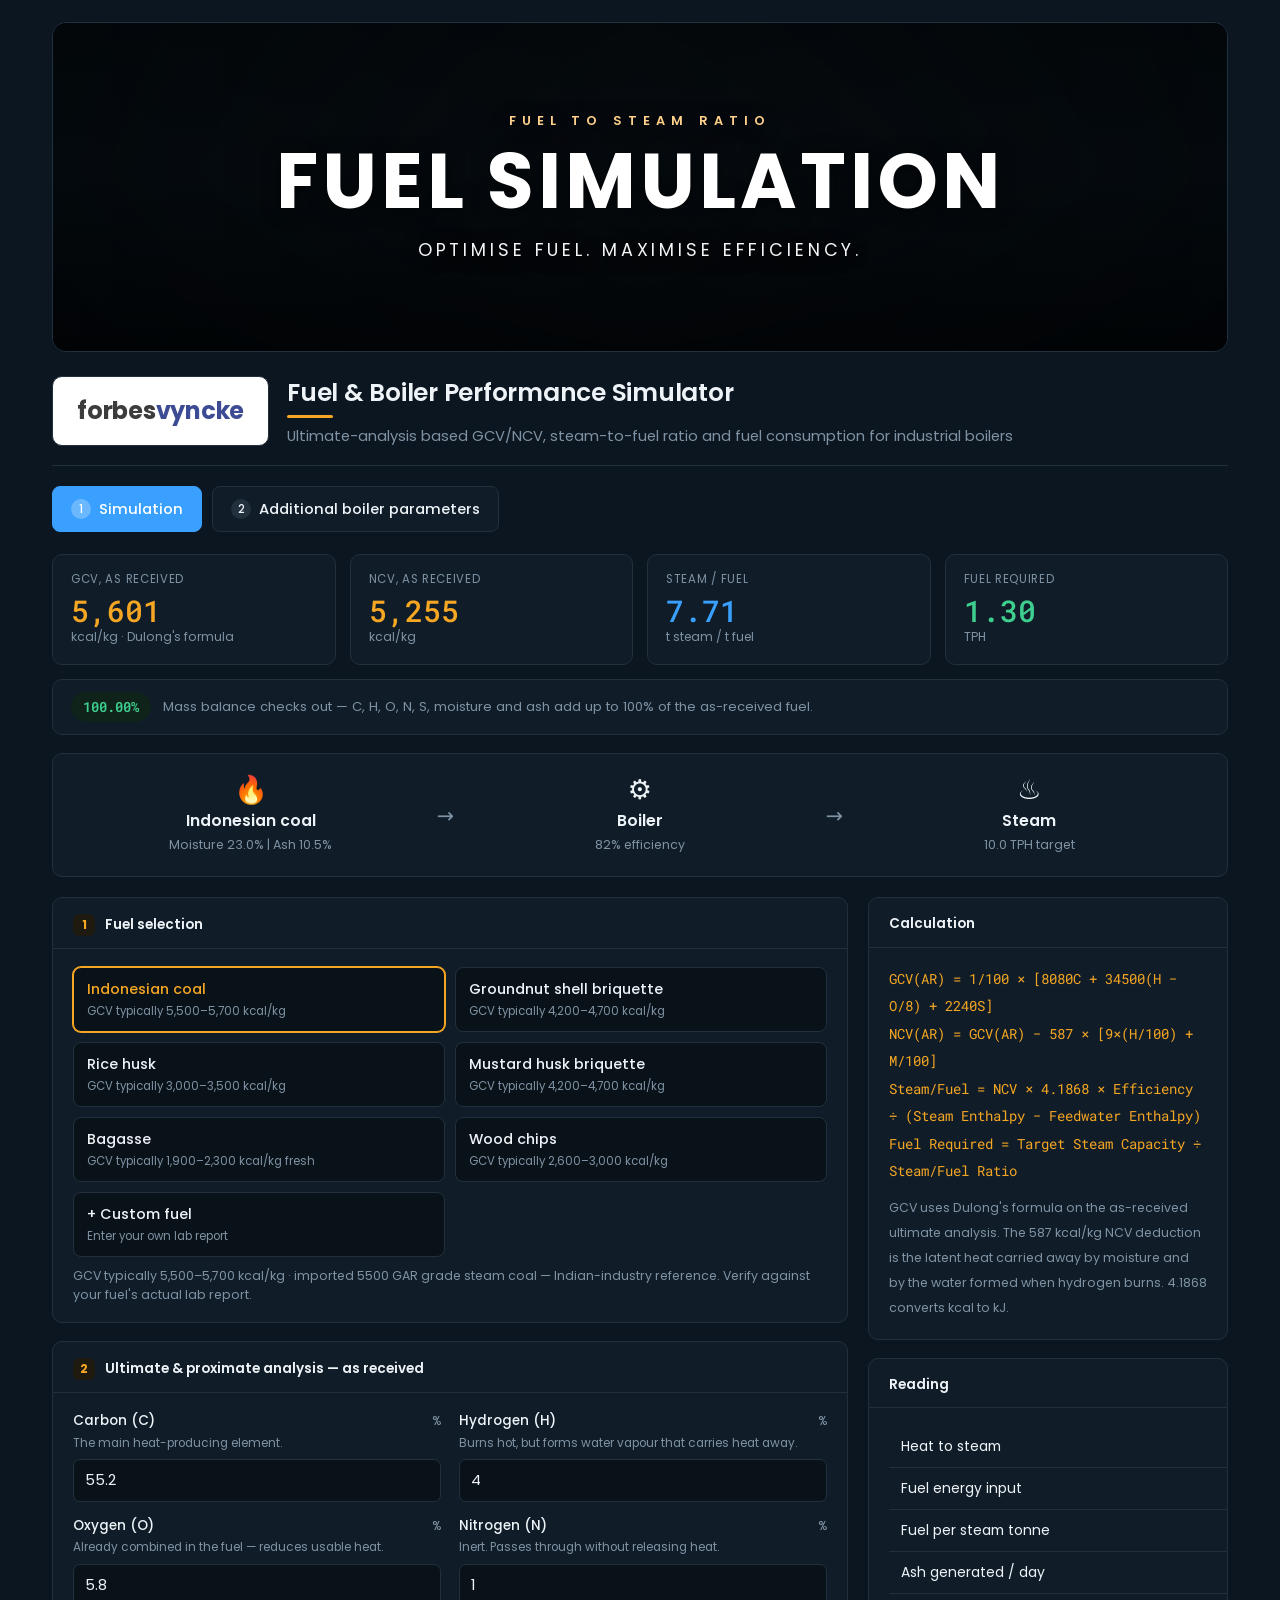
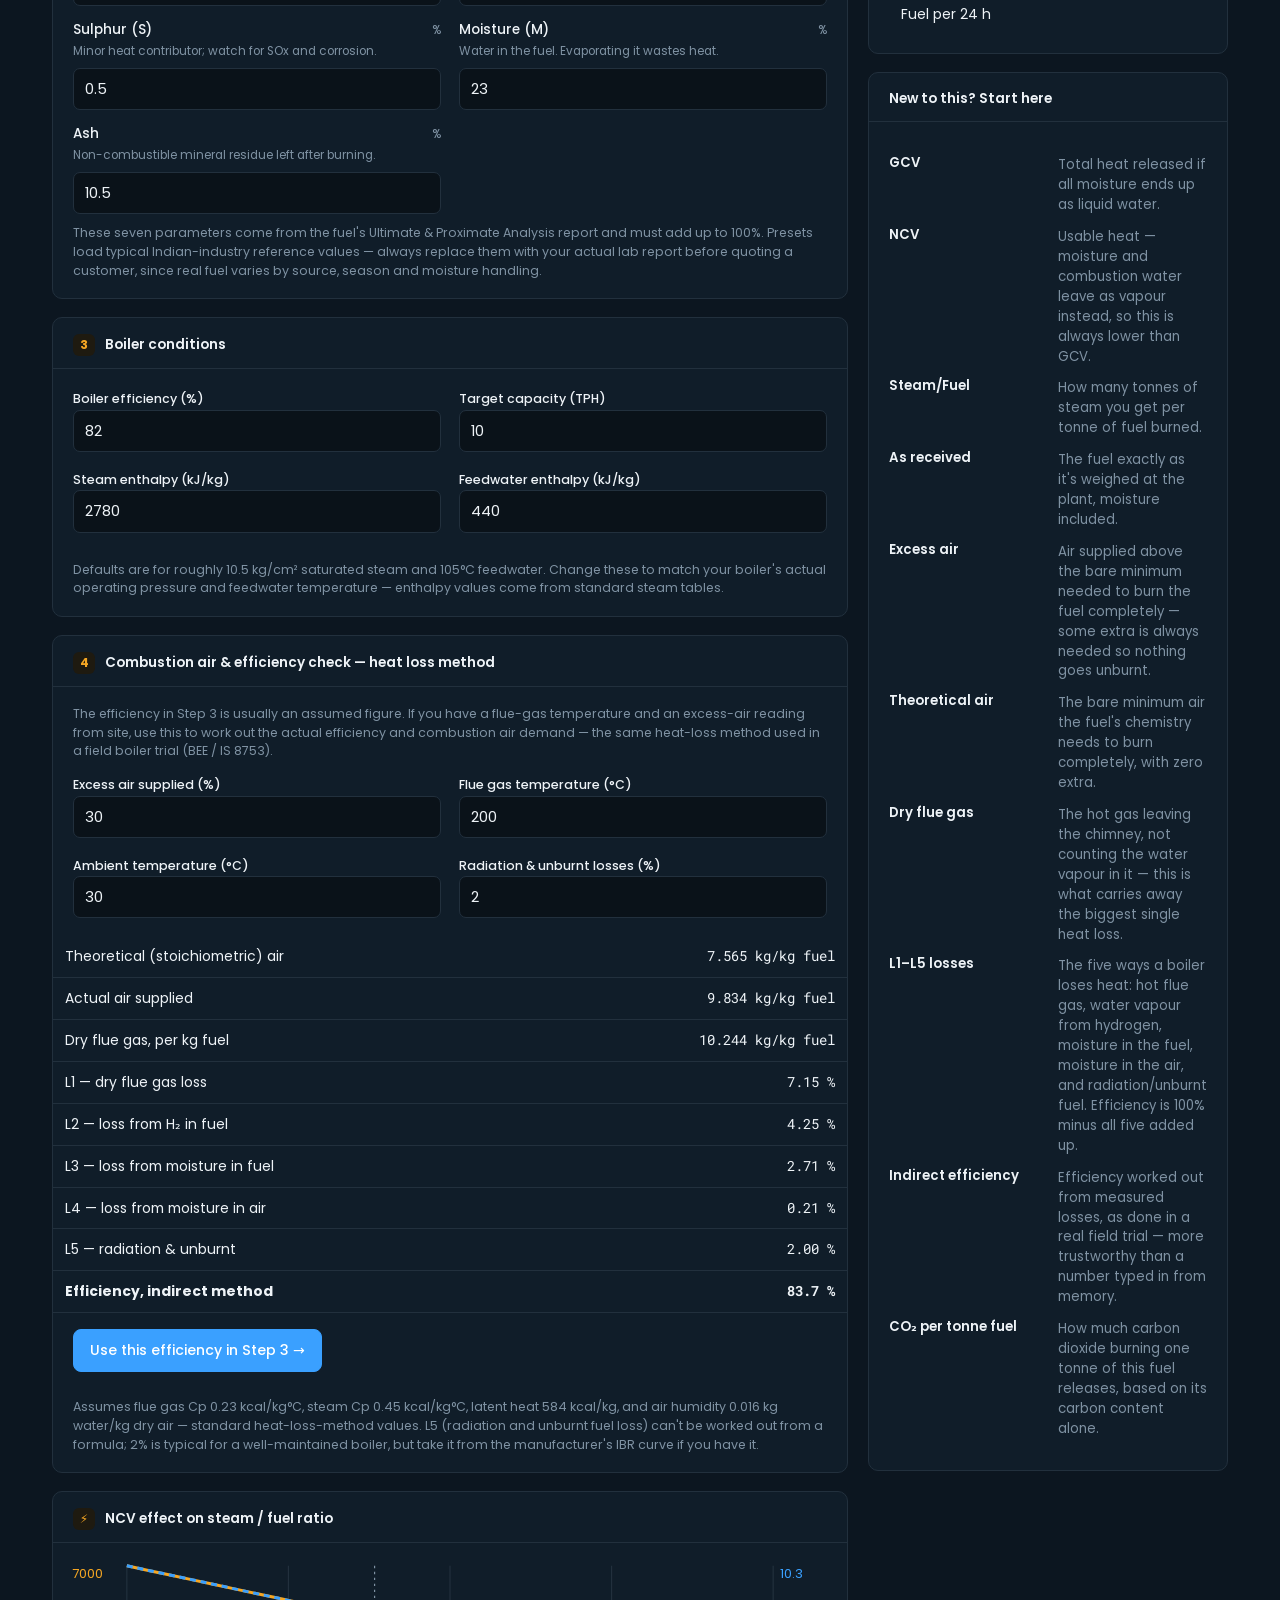
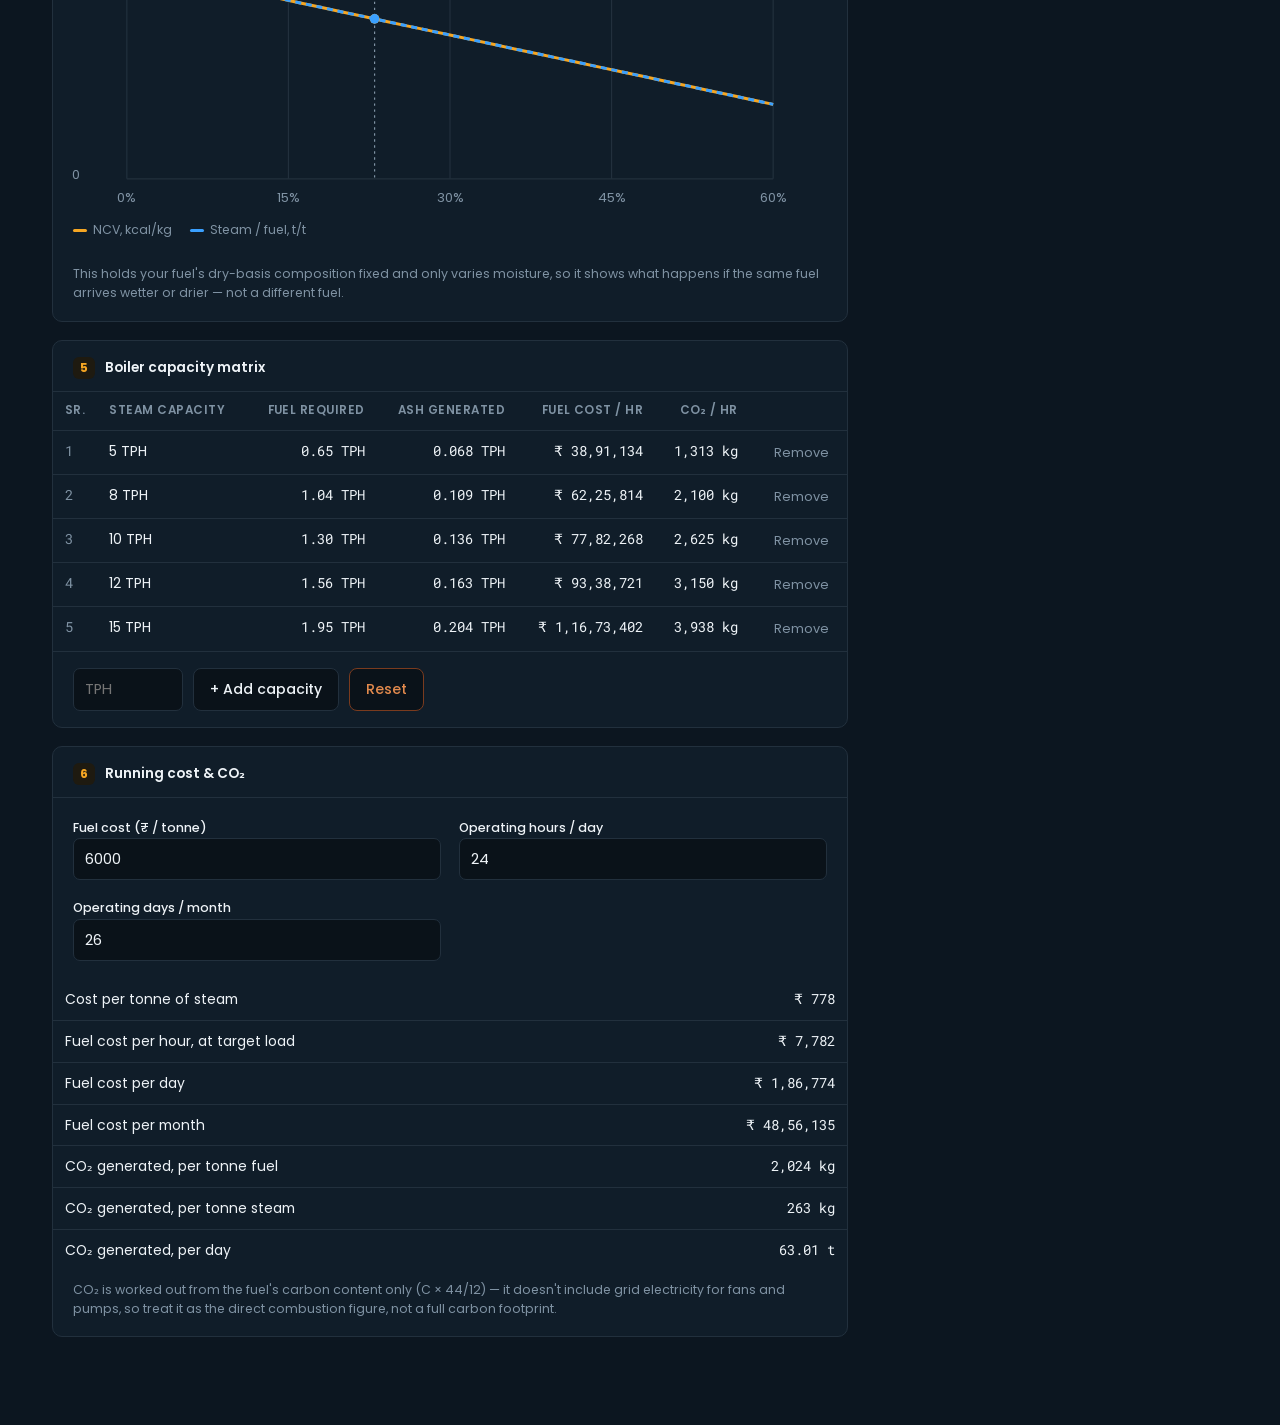
==== simulation.html @ 111acff2 "Add files via upload" ====
<!DOCTYPE html>
<html lang="en">
<head>
<meta charset="utf-8">
<meta name="viewport" content="width=device-width, initial-scale=1">
<title>Fuel &amp; Boiler Performance Simulator</title>
<link rel="preconnect" href="https://fonts.googleapis.com">
<link rel="preconnect" href="https://fonts.gstatic.com" crossorigin>
<link href="https://fonts.googleapis.com/css2?family=Poppins:wght@400;500;600;700&family=Roboto+Mono:wght@500&display=swap" rel="stylesheet">
<style>
:root{
  --bg:#0c1620; --panel:#101d29; --ink:#eef3f7; --ink-soft:#7f92a3;
  --rule:#22303d; --amber:#f5a623; --amber-bg:#1e1a10;
  --blue:#3aa0ff; --blue-bg:#0f2438; --green:#3ecf8e; --green-bg:#0f231b;
  --red:#ff6b6b; --red-bg:#2a1414; --field:#0a1219;
}
:root[data-theme="light"]{
  --bg:#eef2f5; --panel:#ffffff; --ink:#12202c; --ink-soft:#5c6b78;
  --rule:#d7dee4; --amber:#c97a10; --amber-bg:#fdf1de; --blue:#1470c4; --blue-bg:#eaf3fc;
  --green:#1f9d64; --green-bg:#e9f8f0; --red:#c0392b; --red-bg:#fbeaea; --field:#ffffff;
}
*{box-sizing:border-box}
html,body{margin:0}
body{
  background:var(--bg);color:var(--ink);
  font-family:"Poppins",system-ui,-apple-system,"Segoe UI",sans-serif;
  font-size:15px;line-height:1.5;-webkit-font-smoothing:antialiased;
}
.mono{font-family:"Roboto Mono",monospace;font-variant-numeric:tabular-nums}
.wrap{max-width:1220px;margin:0 auto;padding:22px 22px 70px}

/* masthead */
.mast{display:flex;flex-wrap:wrap;gap:18px;align-items:center;padding-bottom:18px;margin-bottom:20px;border-bottom:1px solid var(--rule)}
.brand{background:#fff;border:1px solid var(--rule);border-radius:10px;padding:16px 24px;display:flex;align-items:center;font-family:"Poppins",sans-serif;font-weight:700;font-size:1.5rem;letter-spacing:-.01em}
.brand .b1{color:#3c3c3c} .brand .b2{color:#3d4b94}
.mast h1{font-size:1.55rem;font-weight:600;margin:0 0 4px;letter-spacing:-.01em;position:relative;display:inline-block}
.mast h1::after{content:"";position:absolute;left:0;bottom:-7px;width:46px;height:3px;background:var(--amber);border-radius:2px}
.mast p{margin:10px 0 0;color:var(--ink-soft);font-size:.92rem}

.tabs{display:flex;gap:10px;margin-bottom:22px;flex-wrap:wrap}
.tabs button{font:inherit;font-weight:500;font-size:.92rem;color:var(--ink);background:var(--panel);border:1px solid var(--rule);border-radius:8px;padding:11px 18px;cursor:pointer;display:flex;align-items:center;gap:8px}
.tabs button .badge{width:20px;height:20px;border-radius:50%;background:var(--rule);color:var(--ink);font-size:.72rem;display:inline-flex;align-items:center;justify-content:center;flex:none}
.tabs button[aria-selected="true"]{background:var(--blue);border-color:var(--blue);color:#fff}
.tabs button[aria-selected="true"] .badge{background:rgba(255,255,255,.25);color:#fff}
.tabs button:focus-visible{outline:2px solid var(--blue);outline-offset:2px}

/* readout */
.readout{display:grid;grid-template-columns:repeat(4,1fr);gap:14px;margin-bottom:14px}
@media (max-width:900px){.readout{grid-template-columns:1fr 1fr}}
.cell{background:var(--panel);border:1px solid var(--rule);border-radius:10px;padding:16px 18px}
.cell span{display:block;font-size:.72rem;color:var(--ink-soft);letter-spacing:.06em;text-transform:uppercase}
.cell strong{display:block;font-family:"Roboto Mono",monospace;font-weight:500;font-size:1.9rem;margin-top:6px;line-height:1}
.cell em{font-style:normal;font-size:.76rem;color:var(--ink-soft)}
.amber strong{color:var(--amber)} .blue strong{color:var(--blue)} .green strong{color:var(--green)}

/* mass balance strip */
.balance{display:flex;align-items:center;gap:12px;background:var(--panel);border:1px solid var(--rule);border-radius:10px;padding:12px 18px;margin-bottom:18px;flex-wrap:wrap}
.balance .pill{font-family:"Roboto Mono",monospace;font-weight:600;font-size:.85rem;padding:5px 12px;border-radius:20px}
.pill.ok{background:var(--green-bg);color:var(--green)}
.pill.bad{background:var(--red-bg);color:var(--red)}
.balance .txt{font-size:.82rem;color:var(--ink-soft)}

/* flow */
.flow{display:flex;align-items:center;justify-content:space-between;gap:14px;background:var(--panel);border:1px solid var(--rule);border-radius:10px;padding:22px 26px;margin-bottom:20px}
.flow .node{text-align:center;flex:1}
.flow .ic{font-size:1.7rem;line-height:1;margin-bottom:6px}
.flow b{display:block;font-size:.98rem;font-weight:600}
.flow .sub{font-size:.78rem;color:var(--ink-soft);margin-top:3px}
.flow .arrow{color:var(--ink-soft);font-size:1.3rem;flex:none}
@media (max-width:640px){.flow{flex-direction:column}.flow .arrow{transform:rotate(90deg)}}

/* layout */
.cols{display:grid;grid-template-columns:1fr 360px;gap:20px;align-items:start}
@media (max-width:900px){.cols{grid-template-columns:1fr}}
.block{background:var(--panel);border:1px solid var(--rule);border-radius:10px;margin-bottom:18px;overflow:hidden}
.block h2{margin:0;padding:16px 20px 12px;font-size:.85rem;font-weight:600;display:flex;align-items:center;gap:10px;border-bottom:1px solid var(--rule)}
.step{width:22px;height:22px;border-radius:6px;background:var(--amber-bg);color:var(--amber);font-size:.75rem;font-weight:700;display:inline-flex;align-items:center;justify-content:center;flex:none}
.block .body{padding:18px 20px}

/* fuel buttons */
.fuels{display:grid;grid-template-columns:1fr 1fr;gap:10px}
@media (max-width:420px){.fuels{grid-template-columns:1fr}}
.fuels button{font:inherit;font-weight:500;font-size:.9rem;color:var(--ink);background:var(--field);border:1.5px solid var(--rule);border-radius:8px;padding:11px 13px;cursor:pointer;text-align:left}
.fuels button .r{display:block;font-size:.72rem;color:var(--ink-soft);font-weight:400;margin-top:2px}
.fuels button[aria-pressed="true"]{border-color:var(--amber);box-shadow:0 0 0 1px var(--amber);color:var(--amber)}
.fuels button:focus-visible{outline:2px solid var(--blue);outline-offset:2px}
.hint{font-size:.78rem;color:var(--ink-soft);margin:10px 0 0}

/* elemental grid */
.elgrid{display:grid;grid-template-columns:1fr 1fr;gap:14px 18px}
@media (max-width:480px){.elgrid{grid-template-columns:1fr}}
.field label{display:flex;justify-content:space-between;align-items:baseline;font-size:.85rem;color:var(--ink);margin-bottom:3px;font-weight:500}
.field .unit{font-size:.75rem;color:var(--ink-soft);font-weight:400}
.field .def{font-size:.74rem;color:var(--ink-soft);margin:0 0 7px}
input[type=number],input[type=date],input[type=text],select{width:100%;font:inherit;font-size:.92rem;color:var(--ink);background:var(--field);border:1px solid var(--rule);border-radius:7px;padding:9px 11px}
input:focus,select:focus{outline:2px solid var(--blue);outline-offset:-1px;border-color:var(--blue)}

.grid2{display:grid;grid-template-columns:1fr 1fr;gap:16px 18px}
@media (max-width:480px){.grid2{grid-template-columns:1fr}}

/* formula */
.formula{font-size:.85rem;line-height:2;color:var(--ink-soft)}
.formula code{font-family:"Roboto Mono",monospace;color:var(--amber);font-size:.86rem}

/* chart */
.chartbox{padding:6px 14px 8px}
svg{display:block;width:100%;height:auto}
.legend{display:flex;gap:18px;font-size:.78rem;color:var(--ink-soft);padding:0 20px 16px}
.key{display:inline-block;width:14px;height:3px;vertical-align:middle;margin-right:6px;border-radius:2px}

/* tables */
.scroll{overflow-x:auto}
table{border-collapse:collapse;width:100%;font-size:.87rem;min-width:480px}
th,td{text-align:left;padding:10px 12px;border-bottom:1px solid var(--rule);vertical-align:top}
th{font-weight:600;font-size:.74rem;color:var(--ink-soft);text-transform:uppercase;letter-spacing:.04em}
td.n{font-family:"Roboto Mono",monospace;text-align:right}
tbody tr:last-child td{border-bottom:0}
table input,table select{padding:6px 8px;font-size:.86rem;border-radius:6px}
.sn{width:30px;color:var(--ink-soft)}

.actions{display:flex;flex-wrap:wrap;gap:10px;padding:16px 20px;border-top:1px solid var(--rule)}
.btn{font:inherit;font-size:.88rem;font-weight:500;padding:10px 16px;border-radius:8px;cursor:pointer;border:1px solid var(--rule);background:var(--field);color:var(--ink)}
.btn.go{background:var(--blue);color:#fff;border-color:var(--blue)}
.btn.warn{border-color:#7a3b1e;color:#e28a4d}
.btn:focus-visible{outline:2px solid var(--blue);outline-offset:2px}
.icon{border:0;background:none;color:var(--ink-soft);cursor:pointer;font:inherit;font-size:.8rem;padding:2px 6px}
.icon:hover{color:var(--amber)}

.glossary{display:grid;grid-template-columns:1fr 1fr;gap:10px 20px;font-size:.83rem}
@media (max-width:480px){.glossary{grid-template-columns:1fr}}
.glossary dt{font-weight:600;color:var(--ink)}
.glossary dd{margin:2px 0 0;color:var(--ink-soft);line-height:1.5}

.note{background:var(--amber-bg);border:1px solid #4a3a1a;border-radius:8px;padding:12px 14px;font-size:.82rem;color:var(--ink-soft);line-height:1.6}
:root[data-theme="light"] .note{border-color:#e6c98a}

[hidden]{display:none !important}
@media print{.tabs,.actions,.icon{display:none}body{background:#fff;color:#000}.block{break-inside:avoid;border-color:#ccc}}

/* Fire hero: the YouTube video is a background layer only. The overlay keeps the player itself out of view. */
.fire-hero{position:relative;min-height:330px;border:1px solid var(--rule);border-radius:14px;overflow:hidden;margin-bottom:22px;background:#090f14;isolation:isolate;display:flex;align-items:center;justify-content:center;text-align:center}
.fire-hero iframe{position:absolute;inset:-8%;width:116%;height:116%;border:0;z-index:-2;pointer-events:none;transform:scale(1.08)}
.fire-hero::before{content:"";position:absolute;inset:0;background:linear-gradient(90deg,rgba(4,10,15,.90),rgba(4,10,15,.38),rgba(4,10,15,.88));z-index:-1}
.fire-hero::after{content:"";position:absolute;inset:0;background:linear-gradient(180deg,rgba(0,0,0,.35),rgba(0,0,0,.12) 45%,rgba(0,0,0,.65));z-index:-1}
.fire-hero-content{position:relative;z-index:2;padding:55px 22px;max-width:950px;color:#fff;text-shadow:0 2px 18px rgba(0,0,0,.65)}
.fire-hero-kicker{font-size:.8rem;letter-spacing:.48em;color:#ffd18a;text-transform:uppercase;font-weight:600;margin-bottom:12px}
.fire-hero h2{margin:0;font-size:clamp(2.2rem,6vw,4.8rem);line-height:1.02;letter-spacing:.05em;font-weight:700}
.fire-hero p{margin:16px auto 0;font-size:clamp(.9rem,1.7vw,1.1rem);letter-spacing:.22em;text-transform:uppercase;color:#f3f5f7}
@media(max-width:640px){.fire-hero{min-height:270px}.fire-hero-content{padding:42px 18px}.fire-hero-kicker{letter-spacing:.28em}.fire-hero p{letter-spacing:.12em}}
</style>
</head>
<body>

<div class="wrap">
  <section class="fire-hero" aria-label="Fuel simulation introduction">
    <iframe src="https://www.youtube-nocookie.com/embed/8FeCmr1jAf4?autoplay=1&mute=1&loop=1&playlist=8FeCmr1jAf4&controls=0&rel=0&playsinline=1&iv_load_policy=3&disablekb=1" title="Fire background video" frameborder="0" allow="autoplay; encrypted-media; picture-in-picture" referrerpolicy="strict-origin-when-cross-origin" tabindex="-1"></iframe>
    <div class="fire-hero-content">
      <div class="fire-hero-kicker">Fuel to Steam Ratio</div>
      <h2>FUEL SIMULATION</h2>
      <p>Optimise fuel. Maximise efficiency.</p>
    </div>
  </section>


  <div class="mast">
    <div class="brand"><span class="b1">forbes</span><span class="b2">vyncke</span></div>
    <div>
      <h1>Fuel &amp; Boiler Performance Simulator</h1>
      <p>Ultimate-analysis based GCV/NCV, steam-to-fuel ratio and fuel consumption for industrial boilers</p>
    </div>
  </div>

  <div class="tabs" role="tablist">
    <button role="tab" id="t1" aria-selected="true" aria-controls="p1"><span class="badge">1</span>Simulation</button>
    <button role="tab" id="t2" aria-selected="false" aria-controls="p2"><span class="badge">2</span>Additional boiler parameters</button>
  </div>

  <!-- ================= SIMULATION ================= -->
  <section id="p1" role="tabpanel" aria-labelledby="t1">

    <div class="readout">
      <div class="cell amber"><span>GCV, as received</span><strong id="oGcv">—</strong><em>kcal/kg · Dulong's formula</em></div>
      <div class="cell amber"><span>NCV, as received</span><strong id="oNcv">—</strong><em>kcal/kg</em></div>
      <div class="cell blue"><span>Steam / fuel</span><strong id="oSf">—</strong><em>t steam / t fuel</em></div>
      <div class="cell green"><span>Fuel required</span><strong id="oFuel">—</strong><em>TPH</em></div>
    </div>

    <div class="balance">
      <span class="pill" id="balPill">— %</span>
      <span class="txt" id="balTxt">C + H + O + N + S + Moisture + Ash should add up to 100% of the as-received fuel. Fix this first — every downstream number depends on it.</span>
    </div>

    <div class="flow">
      <div class="node"><div class="ic">🔥</div><b id="fFuelName">Indonesian coal</b><div class="sub" id="fFuel">Moisture — | Ash —</div></div>
      <div class="arrow">→</div>
      <div class="node"><div class="ic">⚙️</div><b>Boiler</b><div class="sub" id="fEff">— efficiency</div></div>
      <div class="arrow">→</div>
      <div class="node"><div class="ic">♨️</div><b>Steam</b><div class="sub" id="fSteam">— TPH target</div></div>
    </div>

    <div class="cols">
      <div>
        <div class="block">
          <h2><span class="step">1</span>Fuel selection</h2>
          <div class="body">
            <div class="fuels" id="fuels"></div>
            <p class="hint" id="presetNote"></p>
          </div>
        </div>

        <div class="block">
          <h2><span class="step">2</span>Ultimate &amp; proximate analysis — as received</h2>
          <div class="body">
            <div class="elgrid">
              <div class="field">
                <label for="C">Carbon (C)<span class="unit">%</span></label>
                <p class="def">The main heat-producing element.</p>
                <input type="number" id="C" step="0.1" min="0" max="90">
              </div>
              <div class="field">
                <label for="H">Hydrogen (H)<span class="unit">%</span></label>
                <p class="def">Burns hot, but forms water vapour that carries heat away.</p>
                <input type="number" id="H" step="0.1" min="0" max="15">
              </div>
              <div class="field">
                <label for="O">Oxygen (O)<span class="unit">%</span></label>
                <p class="def">Already combined in the fuel — reduces usable heat.</p>
                <input type="number" id="O" step="0.1" min="0" max="55">
              </div>
              <div class="field">
                <label for="N">Nitrogen (N)<span class="unit">%</span></label>
                <p class="def">Inert. Passes through without releasing heat.</p>
                <input type="number" id="N" step="0.05" min="0" max="5">
              </div>
              <div class="field">
                <label for="S">Sulphur (S)<span class="unit">%</span></label>
                <p class="def">Minor heat contributor; watch for SOx and corrosion.</p>
                <input type="number" id="S" step="0.05" min="0" max="8">
              </div>
              <div class="field">
                <label for="moist">Moisture (M)<span class="unit">%</span></label>
                <p class="def">Water in the fuel. Evaporating it wastes heat.</p>
                <input type="number" id="moist" step="0.5" min="0" max="65">
              </div>
              <div class="field">
                <label for="ash">Ash<span class="unit">%</span></label>
                <p class="def">Non-combustible mineral residue left after burning.</p>
                <input type="number" id="ash" step="0.5" min="0" max="45">
              </div>
            </div>
            <p class="hint">These seven parameters come from the fuel's Ultimate &amp; Proximate Analysis report and must add up to 100%. Presets load typical Indian-industry reference values — always replace them with your actual lab report before quoting a customer, since real fuel varies by source, season and moisture handling.</p>
          </div>
        </div>

        <div class="block">
          <h2><span class="step">3</span>Boiler conditions</h2>
          <div class="body grid2">
            <div><label class="hint" for="eff" style="margin:0 0 8px;color:var(--ink);font-weight:500">Boiler efficiency (%)</label><input type="number" id="eff" value="82" step="0.5" min="30" max="95"></div>
            <div><label class="hint" for="load" style="margin:0 0 8px;color:var(--ink);font-weight:500">Target capacity (TPH)</label><input type="number" id="load" value="10" step="0.5" min="0.5"></div>
            <div><label class="hint" for="hs" style="margin:0 0 8px;color:var(--ink);font-weight:500">Steam enthalpy (kJ/kg)</label><input type="number" id="hs" value="2780" step="10"></div>
            <div><label class="hint" for="hf" style="margin:0 0 8px;color:var(--ink);font-weight:500">Feedwater enthalpy (kJ/kg)</label><input type="number" id="hf" value="440" step="10"></div>
          </div>
          <div class="body" style="padding-top:0">
            <p class="hint">Defaults are for roughly 10.5 kg/cm² saturated steam and 105°C feedwater. Change these to match your boiler's actual operating pressure and feedwater temperature — enthalpy values come from standard steam tables.</p>
          </div>
        </div>

        <div class="block">
          <h2><span class="step">4</span>Combustion air &amp; efficiency check — heat loss method</h2>
          <div class="body">
            <p class="hint" style="margin:0 0 12px">The efficiency in Step 3 is usually an assumed figure. If you have a flue-gas temperature and an excess-air reading from site, use this to work out the actual efficiency and combustion air demand — the same heat-loss method used in a field boiler trial (BEE / IS 8753).</p>
            <div class="grid2">
              <div><label class="hint" for="exAir" style="margin:0 0 8px;color:var(--ink);font-weight:500">Excess air supplied (%)</label><input type="number" id="exAir" value="30" step="5" min="0" max="150"></div>
              <div><label class="hint" for="tf" style="margin:0 0 8px;color:var(--ink);font-weight:500">Flue gas temperature (°C)</label><input type="number" id="tf" value="200" step="5" min="60" max="400"></div>
              <div><label class="hint" for="ta" style="margin:0 0 8px;color:var(--ink);font-weight:500">Ambient temperature (°C)</label><input type="number" id="ta" value="30" step="1" min="0" max="50"></div>
              <div><label class="hint" for="l5" style="margin:0 0 8px;color:var(--ink);font-weight:500">Radiation &amp; unburnt losses (%)</label><input type="number" id="l5" value="2" step="0.5" min="0" max="10"></div>
            </div>
          </div>
          <div class="scroll">
            <table>
              <tbody>
                <tr><td>Theoretical (stoichiometric) air</td><td class="n" id="oTA">—</td></tr>
                <tr><td>Actual air supplied</td><td class="n" id="oAA">—</td></tr>
                <tr><td>Dry flue gas, per kg fuel</td><td class="n" id="oFG">—</td></tr>
                <tr><td>L1 — dry flue gas loss</td><td class="n" id="oL1">—</td></tr>
                <tr><td>L2 — loss from H₂ in fuel</td><td class="n" id="oL2">—</td></tr>
                <tr><td>L3 — loss from moisture in fuel</td><td class="n" id="oL3">—</td></tr>
                <tr><td>L4 — loss from moisture in air</td><td class="n" id="oL4">—</td></tr>
                <tr><td>L5 — radiation &amp; unburnt</td><td class="n" id="oL5">—</td></tr>
                <tr><td><strong>Efficiency, indirect method</strong></td><td class="n" id="oEffCalc"><strong>—</strong></td></tr>
              </tbody>
            </table>
          </div>
          <div class="actions">
            <button class="btn go" id="applyEff">Use this efficiency in Step 3 →</button>
          </div>
          <div class="body" style="padding-top:0">
            <p class="hint">Assumes flue gas Cp 0.23 kcal/kg°C, steam Cp 0.45 kcal/kg°C, latent heat 584 kcal/kg, and air humidity 0.016 kg water/kg dry air — standard heat-loss-method values. L5 (radiation and unburnt fuel loss) can't be worked out from a formula; 2% is typical for a well-maintained boiler, but take it from the manufacturer's IBR curve if you have it.</p>
          </div>
        </div>

        <div class="block">
          <h2><span class="step">⚡</span>NCV effect on steam / fuel ratio</h2>
          <div class="chartbox" id="chartbox"></div>
          <div class="legend">
            <span><i class="key" style="background:var(--amber)"></i>NCV, kcal/kg</span>
            <span><i class="key" style="background:var(--blue)"></i>Steam / fuel, t/t</span>
          </div>
          <div class="body" style="padding-top:0">
            <p class="hint">This holds your fuel's dry-basis composition fixed and only varies moisture, so it shows what happens if the same fuel arrives wetter or drier — not a different fuel.</p>
          </div>
        </div>

        <div class="block">
          <h2><span class="step">5</span>Boiler capacity matrix</h2>
          <div class="scroll">
            <table>
              <thead><tr><th class="sn">Sr.</th><th>Steam capacity</th><th style="text-align:right">Fuel required</th><th style="text-align:right">Ash generated</th><th style="text-align:right">Fuel cost / hr</th><th style="text-align:right">CO₂ / hr</th><th></th></tr></thead>
              <tbody id="matrix"></tbody>
            </table>
          </div>
          <div class="actions">
            <input type="number" id="newLoad" placeholder="TPH" step="0.5" min="0.5" style="max-width:110px">
            <button class="btn" id="addLoad">+ Add capacity</button>
            <button class="btn warn" id="resetSim">Reset</button>
          </div>
        </div>

        <div class="block">
          <h2><span class="step">6</span>Running cost &amp; CO₂</h2>
          <div class="body grid2">
            <div><label class="hint" for="fuelCost" style="margin:0 0 8px;color:var(--ink);font-weight:500">Fuel cost (₹ / tonne)</label><input type="number" id="fuelCost" value="6000" step="100" min="0"></div>
            <div><label class="hint" for="opHrs" style="margin:0 0 8px;color:var(--ink);font-weight:500">Operating hours / day</label><input type="number" id="opHrs" value="24" step="1" min="1" max="24"></div>
            <div><label class="hint" for="opDays" style="margin:0 0 8px;color:var(--ink);font-weight:500">Operating days / month</label><input type="number" id="opDays" value="26" step="1" min="1" max="31"></div>
          </div>
          <div class="scroll">
            <table>
              <tbody>
                <tr><td>Cost per tonne of steam</td><td class="n" id="cSteam">—</td></tr>
                <tr><td>Fuel cost per hour, at target load</td><td class="n" id="cHour">—</td></tr>
                <tr><td>Fuel cost per day</td><td class="n" id="cDay">—</td></tr>
                <tr><td>Fuel cost per month</td><td class="n" id="cMonth">—</td></tr>
                <tr><td>CO₂ generated, per tonne fuel</td><td class="n" id="co2Fuel">—</td></tr>
                <tr><td>CO₂ generated, per tonne steam</td><td class="n" id="co2Steam">—</td></tr>
                <tr><td>CO₂ generated, per day</td><td class="n" id="co2Day">—</td></tr>
              </tbody>
            </table>
          </div>
          <div class="body" style="padding-top:0">
            <p class="hint">CO₂ is worked out from the fuel's carbon content only (C × 44/12) — it doesn't include grid electricity for fans and pumps, so treat it as the direct combustion figure, not a full carbon footprint.</p>
          </div>
        </div>
      </div>

      <aside>
        <div class="block">
          <h2>Calculation</h2>
          <div class="body formula">
            <code>GCV(AR) = 1/100 × [8080C + 34500(H − O/8) + 2240S]</code><br>
            <code>NCV(AR) = GCV(AR) − 587 × [9×(H/100) + M/100]</code><br>
            <code>Steam/Fuel = NCV × 4.1868 × Efficiency ÷ (Steam Enthalpy − Feedwater Enthalpy)</code><br>
            <code>Fuel Required = Target Steam Capacity ÷ Steam/Fuel Ratio</code>
            <p class="hint" style="margin-top:10px">GCV uses Dulong's formula on the as-received ultimate analysis. The 587 kcal/kg NCV deduction is the latent heat carried away by moisture and by the water formed when hydrogen burns. 4.1868 converts kcal to kJ.</p>
          </div>
        </div>

        <div class="block">
          <h2>Reading</h2>
          <div class="body">
            <table>
              <tbody>
                <tr><td>Heat to steam</td><td class="n" id="rHeat">—</td></tr>
                <tr><td>Fuel energy input</td><td class="n" id="rIn">—</td></tr>
                <tr><td>Fuel per steam tonne</td><td class="n" id="rFs">—</td></tr>
                <tr><td>Ash generated / day</td><td class="n" id="rAsh">—</td></tr>
                <tr><td>Fuel per 24 h</td><td class="n" id="rDay">—</td></tr>
              </tbody>
            </table>
          </div>
        </div>

        <div class="block">
          <h2>New to this? Start here</h2>
          <div class="body">
            <dl class="glossary">
              <dt>GCV</dt><dd>Total heat released if all moisture ends up as liquid water.</dd>
              <dt>NCV</dt><dd>Usable heat — moisture and combustion water leave as vapour instead, so this is always lower than GCV.</dd>
              <dt>Steam/Fuel</dt><dd>How many tonnes of steam you get per tonne of fuel burned.</dd>
              <dt>As received</dt><dd>The fuel exactly as it's weighed at the plant, moisture included.</dd>
              <dt>Excess air</dt><dd>Air supplied above the bare minimum needed to burn the fuel completely — some extra is always needed so nothing goes unburnt.</dd>
              <dt>Theoretical air</dt><dd>The bare minimum air the fuel's chemistry needs to burn completely, with zero extra.</dd>
              <dt>Dry flue gas</dt><dd>The hot gas leaving the chimney, not counting the water vapour in it — this is what carries away the biggest single heat loss.</dd>
              <dt>L1–L5 losses</dt><dd>The five ways a boiler loses heat: hot flue gas, water vapour from hydrogen, moisture in the fuel, moisture in the air, and radiation/unburnt fuel. Efficiency is 100% minus all five added up.</dd>
              <dt>Indirect efficiency</dt><dd>Efficiency worked out from measured losses, as done in a real field trial — more trustworthy than a number typed in from memory.</dd>
              <dt>CO₂ per tonne fuel</dt><dd>How much carbon dioxide burning one tonne of this fuel releases, based on its carbon content alone.</dd>
            </dl>
          </div>
        </div>
      </aside>
    </div>
  </section>

  <!-- ================= ASSESSMENT ================= -->
  <section id="p2" role="tabpanel" aria-labelledby="t2" hidden>
    <div class="block" style="margin-top:4px">
      <h2>Project information</h2>
      <div class="body grid2">
        <div><label class="hint" style="margin:0 0 8px;color:var(--ink);font-weight:500" for="site">Site / customer</label><input id="site" data-save placeholder="Plant name"></div>
        <div><label class="hint" style="margin:0 0 8px;color:var(--ink);font-weight:500" for="engr">Engineer</label><input id="engr" data-save placeholder="Your name"></div>
        <div><label class="hint" style="margin:0 0 8px;color:var(--ink);font-weight:500" for="visit">Visit date</label><input type="date" id="visit" data-save></div>
        <div><label class="hint" style="margin:0 0 8px;color:var(--ink);font-weight:500" for="boilerid">Boiler tag</label><input id="boilerid" data-save placeholder="BLR-01"></div>
      </div>
    </div>

    <div class="block">
      <h2>Operational &amp; performance parameters</h2>
      <div class="scroll">
        <table>
          <thead><tr><th class="sn">SN</th><th style="width:32%">Parameter</th><th>Value</th><th style="width:22%">Remarks</th></tr></thead>
          <tbody id="params"></tbody>
        </table>
      </div>
      <div class="actions">
        <button class="btn go" id="save">Save / print report</button>
        <button class="btn" id="print">Print</button>
        <button class="btn warn" id="clear">Reset</button>
        <span class="hint" id="saveMsg" style="align-self:center"></span>
      </div>
    </div>
  </section>

</div>

<script>
/* ---------------- fuel presets (Indian-industry typical reference values) ----------------
   These are typical published ranges for common industrial boiler fuels in India — a
   starting point, not a substitute for an actual Ultimate & Proximate Analysis report. */
const FUELS = [
  {n:"Indonesian coal",     range:"GCV typically 5,500–5,700 kcal/kg · imported 5500 GAR grade steam coal",
   C:55.2, H:4.0, O:5.8, N:1.0, S:0.5, M:23.0, A:10.5},
  {n:"Groundnut shell briquette", range:"GCV typically 4,200–4,700 kcal/kg",
   C:46.0, H:5.5, O:29.0, N:0.4, S:0.1, M:9.0, A:10.0},
  {n:"Rice husk",           range:"GCV typically 3,000–3,500 kcal/kg · high silica ash",
   C:37.5, H:4.5, O:27.5, N:0.4, S:0.1, M:10.0, A:20.0},
  {n:"Mustard husk briquette", range:"GCV typically 4,200–4,700 kcal/kg",
   C:45.0, H:5.5, O:30.5, N:0.4, S:0.1, M:9.0, A:9.5},
  {n:"Bagasse",             range:"GCV typically 1,900–2,300 kcal/kg fresh · ~45–50% moisture as milled",
   C:25.0, H:3.1, O:23.7, N:0.2, S:0.05, M:45.0, A:2.95},
  {n:"Wood chips",          range:"GCV typically 2,600–3,000 kcal/kg · ~35% moisture as delivered",
   C:31.8, H:3.8, O:27.6, N:0.25, S:0.05, M:35.0, A:1.5}
];
let active = 0;

const $ = id => document.getElementById(id);
const F = {C:$("C"), H:$("H"), O:$("O"), N:$("N"), S:$("S"), moist:$("moist"), ash:$("ash"),
           eff:$("eff"), load:$("load"), hs:$("hs"), hf:$("hf"),
           exAir:$("exAir"), tf:$("tf"), ta:$("ta"), l5:$("l5"),
           fuelCost:$("fuelCost"), opHrs:$("opHrs"), opDays:$("opDays")};
const num = id => parseFloat(F[id].value) || 0;
const fmt = (v, d=0) => (isFinite(v) && v > 0) ? v.toLocaleString("en-IN",{minimumFractionDigits:d, maximumFractionDigits:d}) : "—";

/* ---------------- core physics ---------------- */
// Dulong's formula on the as-received ultimate analysis (C,H,O,S in %).
function gcvDulong(C,H,O,S){
  return (8080*C + 34500*(H - O/8) + 2240*S) / 100;
}
function ncvFromGcv(gcv,H,M){
  return gcv - 587*(9*(H/100) + M/100);
}
function steamFuel(ncv, eff, hs, hf){
  const dh = hs - hf;
  return (dh > 0 && ncv > 0) ? (ncv * 4.1868 * (eff/100)) / dh : 0;
}

/* ---------------- fuel buttons ---------------- */
const fuelBar = $("fuels");
function loadPreset(i){
  active = i;
  const f = FUELS[i];
  F.C.value=f.C; F.H.value=f.H; F.O.value=f.O; F.N.value=f.N; F.S.value=f.S;
  F.moist.value=f.M; F.ash.value=f.A;
  [...fuelBar.children].forEach((c,j) => c.setAttribute("aria-pressed", j === i));
  $("presetNote").textContent = f.range + " — Indian-industry reference. Verify against your fuel's actual lab report.";
  run();
}
FUELS.forEach((f,i) => {
  const b = document.createElement("button");
  b.innerHTML = f.n + `<span class="r">${f.range.split(" · ")[0]}</span>`;
  b.setAttribute("aria-pressed", i === active);
  b.onclick = () => loadPreset(i);
  fuelBar.appendChild(b);
});
const customBtn = document.createElement("button");
customBtn.innerHTML = "+ Custom fuel<span class=\"r\">Enter your own lab report</span>";
customBtn.onclick = () => {
  active = -1;
  [...fuelBar.children].forEach(c => c.setAttribute("aria-pressed","false"));
  customBtn.setAttribute("aria-pressed","true");
  $("presetNote").textContent = "Enter the Ultimate & Proximate Analysis values from your fuel test report below.";
  run();
};
fuelBar.appendChild(customBtn);
Object.values(F).forEach(el => el.addEventListener("input", () => {
  if (["C","H","O","N","S","moist","ash"].includes(el.id)) {
    active = -1;
    [...fuelBar.children].forEach(c => c.setAttribute("aria-pressed","false"));
    customBtn.setAttribute("aria-pressed","true");
  }
  run();
}));

/* ---------------- mass balance check ---------------- */
function checkBalance(){
  const total = num("C")+num("H")+num("O")+num("N")+num("S")+num("moist")+num("ash");
  const pill = $("balPill"), txt = $("balTxt");
  pill.textContent = total.toFixed(2) + "%";
  const off = Math.abs(total - 100);
  if (off <= 0.3){
    pill.className = "pill ok";
    txt.textContent = "Mass balance checks out — C, H, O, N, S, moisture and ash add up to 100% of the as-received fuel.";
  } else {
    pill.className = "pill bad";
    txt.textContent = `Off by ${off.toFixed(2)} percentage points. Adjust the values below until they total 100% — the GCV/NCV figures are not reliable until they do.`;
  }
  return off <= 0.3;
}

/* ---------------- capacity matrix ---------------- */
let loads = [5, 8, 10, 12, 15];
function drawMatrix(sf, ashPct, costPerT, co2PerFuelT){
  const tb = $("matrix");
  tb.innerHTML = "";
  loads.slice().sort((a,b)=>a-b).forEach((L,i) => {
    const fuel = sf > 0 ? L / sf : 0;          // TPH
    const ashTph = fuel * (ashPct||0) / 100;
    const costHr = fuel * 1000 * (costPerT||0);
    const co2Hr = fuel * (co2PerFuelT||0);      // fuel(t/hr) × kg CO2/tonne fuel = kg/hr
    const tr = document.createElement("tr");
    tr.innerHTML = `<td class="sn mono">${i+1}</td><td>${L} TPH</td>
      <td class="n">${fmt(fuel,2)} TPH</td>
      <td class="n">${fmt(ashTph,3)} TPH</td>
      <td class="n">${costHr>0 ? "₹ "+fmt(costHr,0) : "—"}</td>
      <td class="n">${co2Hr>0 ? fmt(co2Hr,0)+" kg" : "—"}</td>
      <td style="text-align:right"><button class="icon" aria-label="Remove ${L} TPH row">Remove</button></td>`;
    tr.querySelector("button").onclick = () => { loads = loads.filter(x => x !== L); run(); };
    tb.appendChild(tr);
  });
}
$("addLoad").onclick = () => {
  const v = parseFloat($("newLoad").value);
  if (v > 0 && !loads.includes(v)) { loads.push(v); $("newLoad").value = ""; run(); }
};
$("resetSim").onclick = () => {
  loads = [5,8,10,12,15];
  F.eff.value = 82; F.load.value = 10; F.hs.value = 2780; F.hf.value = 440;
  loadPreset(0);
};

/* ---------------- moisture chart ----------------
   Holds the fuel's DRY-basis composition fixed (C,H,O,N,S,Ash normalised to the
   dry fraction) and scales it down as test moisture increases, exactly like a real
   fuel does when it picks up or loses water — not a different material. */
function drawChart(){
  const W = 640, H = 220, PL = 50, PR = 50, PT = 14, PB = 28;
  const M0 = num("moist");
  const dryFrac = 100 - M0;
  if (dryFrac <= 0){ $("chartbox").innerHTML = ""; return; }
  const dry = {
    C: num("C")/dryFrac*100, H: num("H")/dryFrac*100, O: num("O")/dryFrac*100,
    S: num("S")/dryFrac*100
  };
  const eff = num("eff"), hs = num("hs"), hf = num("hf");
  const pts = [];
  for (let m = 0; m <= 60; m += 2){
    const scale = (100 - m) / 100;
    const C=dry.C*scale, Hh=dry.H*scale, O=dry.O*scale, S=dry.S*scale;
    const gcv = Math.max(0, gcvDulong(C,Hh,O,S));
    const ncv = Math.max(0, ncvFromGcv(gcv,Hh,m));
    const sf = steamFuel(ncv, eff, hs, hf);
    pts.push({m, ncv, sf});
  }
  const maxN = Math.max(...pts.map(p => p.ncv), 1);
  const maxS = Math.max(...pts.map(p => p.sf), 1);
  const x = m => PL + (m/60) * (W - PL - PR);
  const yN = v => H - PB - (v/maxN) * (H - PT - PB);
  const yS = v => H - PB - (v/maxS) * (H - PT - PB);
  const line = (sel, yf) => pts.map(p => `${x(p.m).toFixed(1)},${yf(sel(p)).toFixed(1)}`).join(" ");
  const gridX = [0,15,30,45,60].map(m =>
    `<line x1="${x(m)}" y1="${PT}" x2="${x(m)}" y2="${H-PB}" stroke="var(--rule)" stroke-width="1"/>
     <text x="${x(m)}" y="${H-9}" fill="var(--ink-soft)" font-size="11" text-anchor="middle">${m}%</text>`).join("");
  const cur = Math.min(60, Math.max(0, M0));
  const curScale = (100-cur)/100;
  const curGcv = Math.max(0, gcvDulong(dry.C*curScale, dry.H*curScale, dry.O*curScale, dry.S*curScale));
  const curNcv = Math.max(0, ncvFromGcv(curGcv, dry.H*curScale, cur));
  const curSf = steamFuel(curNcv, eff, hs, hf);

  $("chartbox").innerHTML = `
  <svg viewBox="0 0 ${W} ${H}" role="img" aria-label="Net calorific value and steam to fuel ratio plotted against fuel moisture from 0 to 60 percent">
    ${gridX}
    <line x1="${PL}" y1="${H-PB}" x2="${W-PR}" y2="${H-PB}" stroke="var(--rule)" stroke-width="1"/>
    <polyline fill="none" stroke="var(--amber)" stroke-width="2.5" points="${line(p=>p.ncv, yN)}"/>
    <polyline fill="none" stroke="var(--blue)" stroke-width="2.5" stroke-dasharray="5 4" points="${line(p=>p.sf, yS)}"/>
    <line x1="${x(cur)}" y1="${PT}" x2="${x(cur)}" y2="${H-PB}" stroke="var(--ink-soft)" stroke-width="1" stroke-dasharray="2 3"/>
    <circle cx="${x(cur)}" cy="${yN(curNcv)}" r="4" fill="var(--amber)"/>
    <circle cx="${x(cur)}" cy="${yS(curSf)}" r="4" fill="var(--blue)"/>
    <text x="4" y="${PT+10}" fill="var(--amber)" font-size="11">${Math.round(maxN)}</text>
    <text x="4" y="${H-PB}" fill="var(--ink-soft)" font-size="11">0</text>
    <text x="${W-44}" y="${PT+10}" fill="var(--blue)" font-size="11">${maxS.toFixed(1)}</text>
  </svg>`;
}

/* ---------------- combustion air & heat-loss-method efficiency ---------------- */
function combustionAndEfficiency(C,Hh,O,S,M,gcv,balanced){
  const EA = num("exAir"), Tf = num("tf"), Ta = num("ta"), L5 = num("l5");
  const TA = (11.6*C + 34.8*(Hh - O/8) + 4.35*S) / 100;           // theoretical air, kg/kg fuel
  const AA = TA * (1 + EA/100);                                    // actual air supplied, kg/kg fuel
  const m  = AA + 1 - (9*Hh + M)/100;                               // dry flue gas, kg/kg fuel
  let L1=0,L2=0,L3=0,L4=0,effCalc=0;
  const dT = Tf - Ta;
  if (balanced && gcv > 0 && m > 0 && dT > 0){
    L1 = m * 0.23 * dT / gcv * 100;
    L2 = 9*(Hh/100) * (584 + 0.45*dT) / gcv * 100;
    L3 = (M/100) * (584 + 0.45*dT) / gcv * 100;
    L4 = AA * 0.016 * 0.45 * dT / gcv * 100;
    effCalc = 100 - (L1+L2+L3+L4+L5);
  }
  $("oTA").textContent = fmt(TA,3) + " kg/kg fuel";
  $("oAA").textContent = fmt(AA,3) + " kg/kg fuel";
  $("oFG").textContent = fmt(m,3) + " kg/kg fuel";
  $("oL1").textContent = balanced && dT>0 ? fmt(L1,2)+" %" : "—";
  $("oL2").textContent = balanced && dT>0 ? fmt(L2,2)+" %" : "—";
  $("oL3").textContent = balanced && dT>0 ? fmt(L3,2)+" %" : "—";
  $("oL4").textContent = balanced && dT>0 ? fmt(L4,2)+" %" : "—";
  $("oL5").textContent = fmt(L5,2)+" %";
  $("oEffCalc").innerHTML = balanced && dT>0 && effCalc>0 ? "<strong>"+fmt(effCalc,1)+" %</strong>" : "<strong>—</strong>";
  return effCalc;
}
let lastEffCalc = 0;
$("applyEff").onclick = () => {
  if (lastEffCalc > 0 && lastEffCalc <= 100){ F.eff.value = lastEffCalc.toFixed(1); run(); }
};

/* ---------------- running cost & CO2 ---------------- */
function costAndEmissions(C, fuel, sf){
  const cost = num("fuelCost"), hrs = num("opHrs"), days = num("opDays");
  const costPerSteamT = sf > 0 ? cost / sf : 0;
  const costPerHr = fuel * cost;                 // fuel TPH × ₹/tonne
  const costPerDay = costPerHr * hrs;
  const costPerMonth = costPerDay * days;
  const co2PerFuelT = C/100 * 44/12 * 1000;       // kg CO2 per tonne fuel
  const co2PerSteamT = sf > 0 ? co2PerFuelT / sf : 0;
  const co2PerDay = fuel * hrs * (co2PerFuelT/1000); // tonnes/day

  $("cSteam").textContent  = costPerSteamT>0 ? "₹ "+fmt(costPerSteamT,0) : "—";
  $("cHour").textContent   = costPerHr>0 ? "₹ "+fmt(costPerHr,0) : "—";
  $("cDay").textContent    = costPerDay>0 ? "₹ "+fmt(costPerDay,0) : "—";
  $("cMonth").textContent  = costPerMonth>0 ? "₹ "+fmt(costPerMonth,0) : "—";
  $("co2Fuel").textContent = co2PerFuelT>0 ? fmt(co2PerFuelT,0)+" kg" : "—";
  $("co2Steam").textContent= co2PerSteamT>0 ? fmt(co2PerSteamT,0)+" kg" : "—";
  $("co2Day").textContent  = co2PerDay>0 ? fmt(co2PerDay,2)+" t" : "—";
}

/* ---------------- recalculate ---------------- */
function run(){
  const balanced = checkBalance();
  const C=num("C"), Hh=num("H"), O=num("O"), S=num("S"), M=num("moist"), Ash=num("ash");
  const gcv = balanced ? Math.max(0, gcvDulong(C,Hh,O,S)) : 0;
  const ncv = balanced ? Math.max(0, ncvFromGcv(gcv,Hh,M)) : 0;
  const eff = num("eff"), hs = num("hs"), hf = num("hf"), load = num("load");
  const sf = steamFuel(ncv, eff, hs, hf);
  const fuel = sf > 0 ? load / sf : 0;

  $("oGcv").textContent  = balanced ? fmt(gcv) : "—";
  $("oNcv").textContent  = balanced ? fmt(ncv) : "—";
  $("oSf").textContent   = balanced ? fmt(sf, 2) : "—";
  $("oFuel").textContent = balanced ? fmt(fuel, 2) : "—";

  $("fFuelName").textContent = active >= 0 ? FUELS[active].n : "Custom fuel";
  $("fFuel").textContent = `Moisture ${M.toFixed(1)}% | Ash ${Ash.toFixed(1)}%`;
  $("fEff").textContent = fmt(eff,0) + "% efficiency";
  $("fSteam").textContent = fmt(load,1) + " TPH target";

  const dh = hs - hf;
  $("rHeat").textContent = fmt(load*1000*dh/3600, 0) + " kW";
  $("rIn").textContent   = balanced ? fmt(fuel*1000*ncv*4.1868/3600, 0) + " kW" : "—";
  $("rFs").textContent   = sf > 0 ? fmt(1/sf, 3) + " t/t" : "—";
  $("rAsh").textContent  = fmt(fuel*24*Ash/100, 2) + " t";
  $("rDay").textContent  = fmt(fuel*24, 1) + " t";

  lastEffCalc = combustionAndEfficiency(C,Hh,O,S,M,gcv,balanced);
  costAndEmissions(C, fuel, sf);
  const costPerT = num("fuelCost");
  const co2PerFuelT = C/100 * 44/12 * 1000; // kg CO2 per tonne fuel
  drawMatrix(sf, Ash, costPerT, co2PerFuelT);
  drawChart();
}

/* ---------------- assessment table ---------------- */
const PARAMS = [
  ["Primary fuel in use", "select", ["Indonesian coal","Rice husk","Groundnut shell briquette","Mustard husk briquette","Bagasse","Wood chips","Other"], ""],
  ["GCV / NCV, kcal/kg", "text", null, "Linked to Page 1"],
  ["Carbon, %", "number", null, "Ultimate analysis"],
  ["Hydrogen, %", "number", null, "Ultimate analysis"],
  ["Moisture, %", "number", null, "As received"],
  ["Ash, %", "number", null, "As received"],
  ["Secondary fuel, if any", "text", null, "Optional"],
  ["Date of last fuel test", "date", null, "Ultimate & proximate"],
  ["Operating pressure, kg/cm²", "number", null, ""],
  ["Steam flow / load, TPH", "number", null, "Target load"],
  ["Steam to fuel ratio achieved", "number", null, "t/t"],
  ["Tube cleaning interval, days", "number", null, ""],
  ["Operating hours per month", "number", null, ""],
  ["Stack temperature, °C", "number", null, ""],
  ["Chimney bottom cleaning, days", "number", null, ""],
  ["Grate cleaning interval, days", "number", null, ""],
  ["SPM, mg/Nm³", "number", null, ""],
  ["SOx / NOx, ppm", "text", null, ""],
  ["Dust collection", "select", ["Bag filter","Multi cyclone","ESP","None"], ""],
  ["Efficiency, indirect method, %", "number", null, ""],
  ["Ash handling system", "text", null, "Type and condition"],
  ["Feedwater temperature, °C", "number", null, ""],
  ["Feedwater tank", "select", ["Atmospheric","Pressurised"], ""],
  ["Make-up water temperature, °C", "number", null, "Without steam injection"],
  ["Water treatment / analysis", "text", null, ""],
  ["Major operational issues", "text", null, ""],
  ["Site observations", "text", null, ""],
  ["Customer feedback", "text", null, ""]
];
const pbody = $("params");
PARAMS.forEach((p, i) => {
  const [name, type, opts, note] = p;
  const id = "p" + i;
  let field;
  if (type === "select"){
    field = `<select id="${id}" data-save><option value="">Select</option>` +
            opts.map(o => `<option>${o}</option>`).join("") + `</select>`;
  } else {
    field = `<input type="${type}" id="${id}" data-save>`;
  }
  const tr = document.createElement("tr");
  tr.innerHTML = `<td class="sn mono">${i+1}</td><td><label for="${id}" style="color:var(--ink)">${name}</label></td><td>${field}</td><td class="hint" style="margin:0">${note}</td>`;
  pbody.appendChild(tr);
});

/* ---------------- save / restore ---------------- */
const KEY = "boiler-assessment-v2";
function save(){
  const data = {};
  document.querySelectorAll("[data-save]").forEach(el => { if (el.value) data[el.id] = el.value; });
  try { localStorage.setItem(KEY, JSON.stringify(data)); msg("Saved on this device."); }
  catch (e) { msg("This browser blocked saving. Use Print instead."); }
}
function restore(){
  try {
    const raw = localStorage.getItem(KEY);
    if (!raw) return;
    const data = JSON.parse(raw);
    Object.keys(data).forEach(k => { const el = $(k); if (el) el.value = data[k]; });
  } catch (e) { /* nothing stored yet */ }
}
function msg(t){ $("saveMsg").textContent = t; setTimeout(() => { $("saveMsg").textContent = ""; }, 3000); }
$("save").onclick = save;
$("print").onclick = () => window.print();
$("clear").onclick = () => {
  document.querySelectorAll("[data-save]").forEach(el => el.value = "");
  try { localStorage.removeItem(KEY); } catch (e) {}
  msg("Entries cleared.");
};

/* ---------------- tabs ---------------- */
document.querySelectorAll('[role=tab]').forEach(tab => {
  tab.onclick = () => {
    document.querySelectorAll('[role=tab]').forEach(t => {
      const on = t === tab;
      t.setAttribute("aria-selected", on);
      $(t.getAttribute("aria-controls")).hidden = !on;
    });
  };
});

restore();
loadPreset(0);
</script>
</body>
</html>
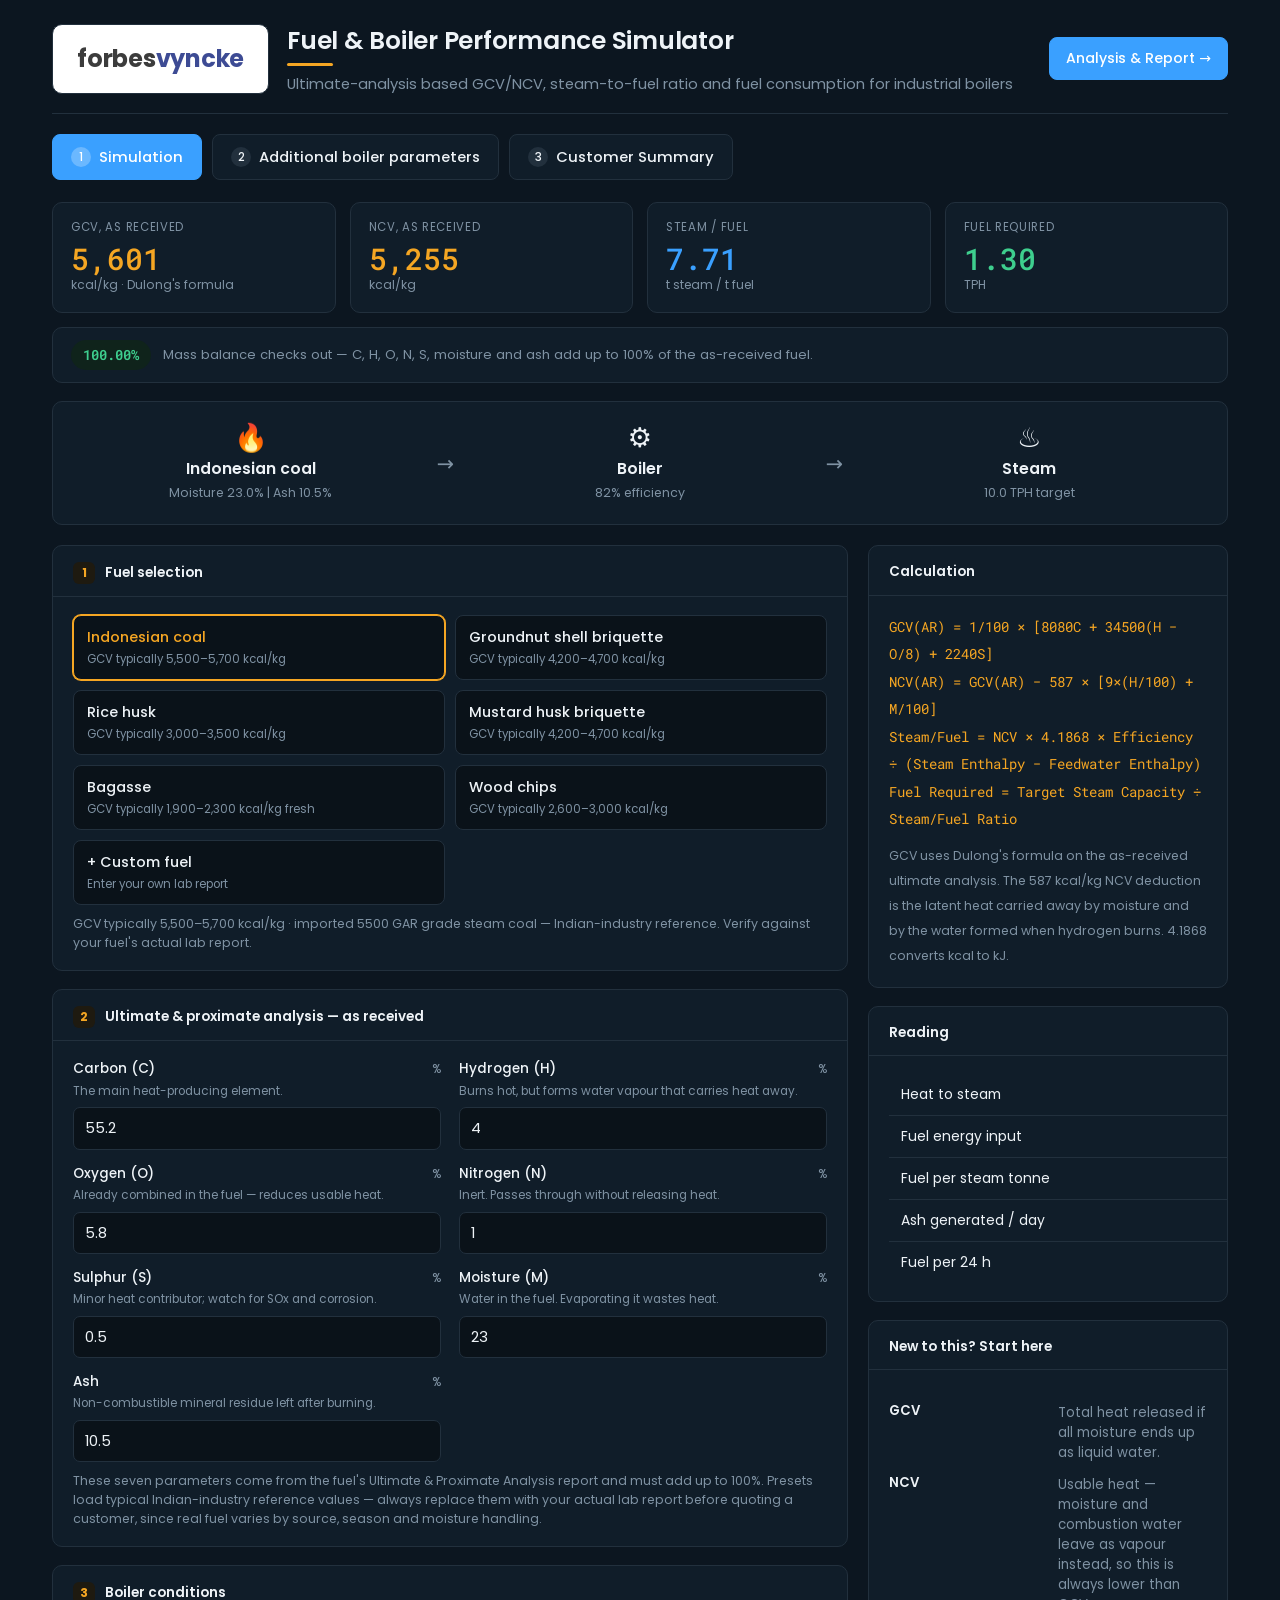
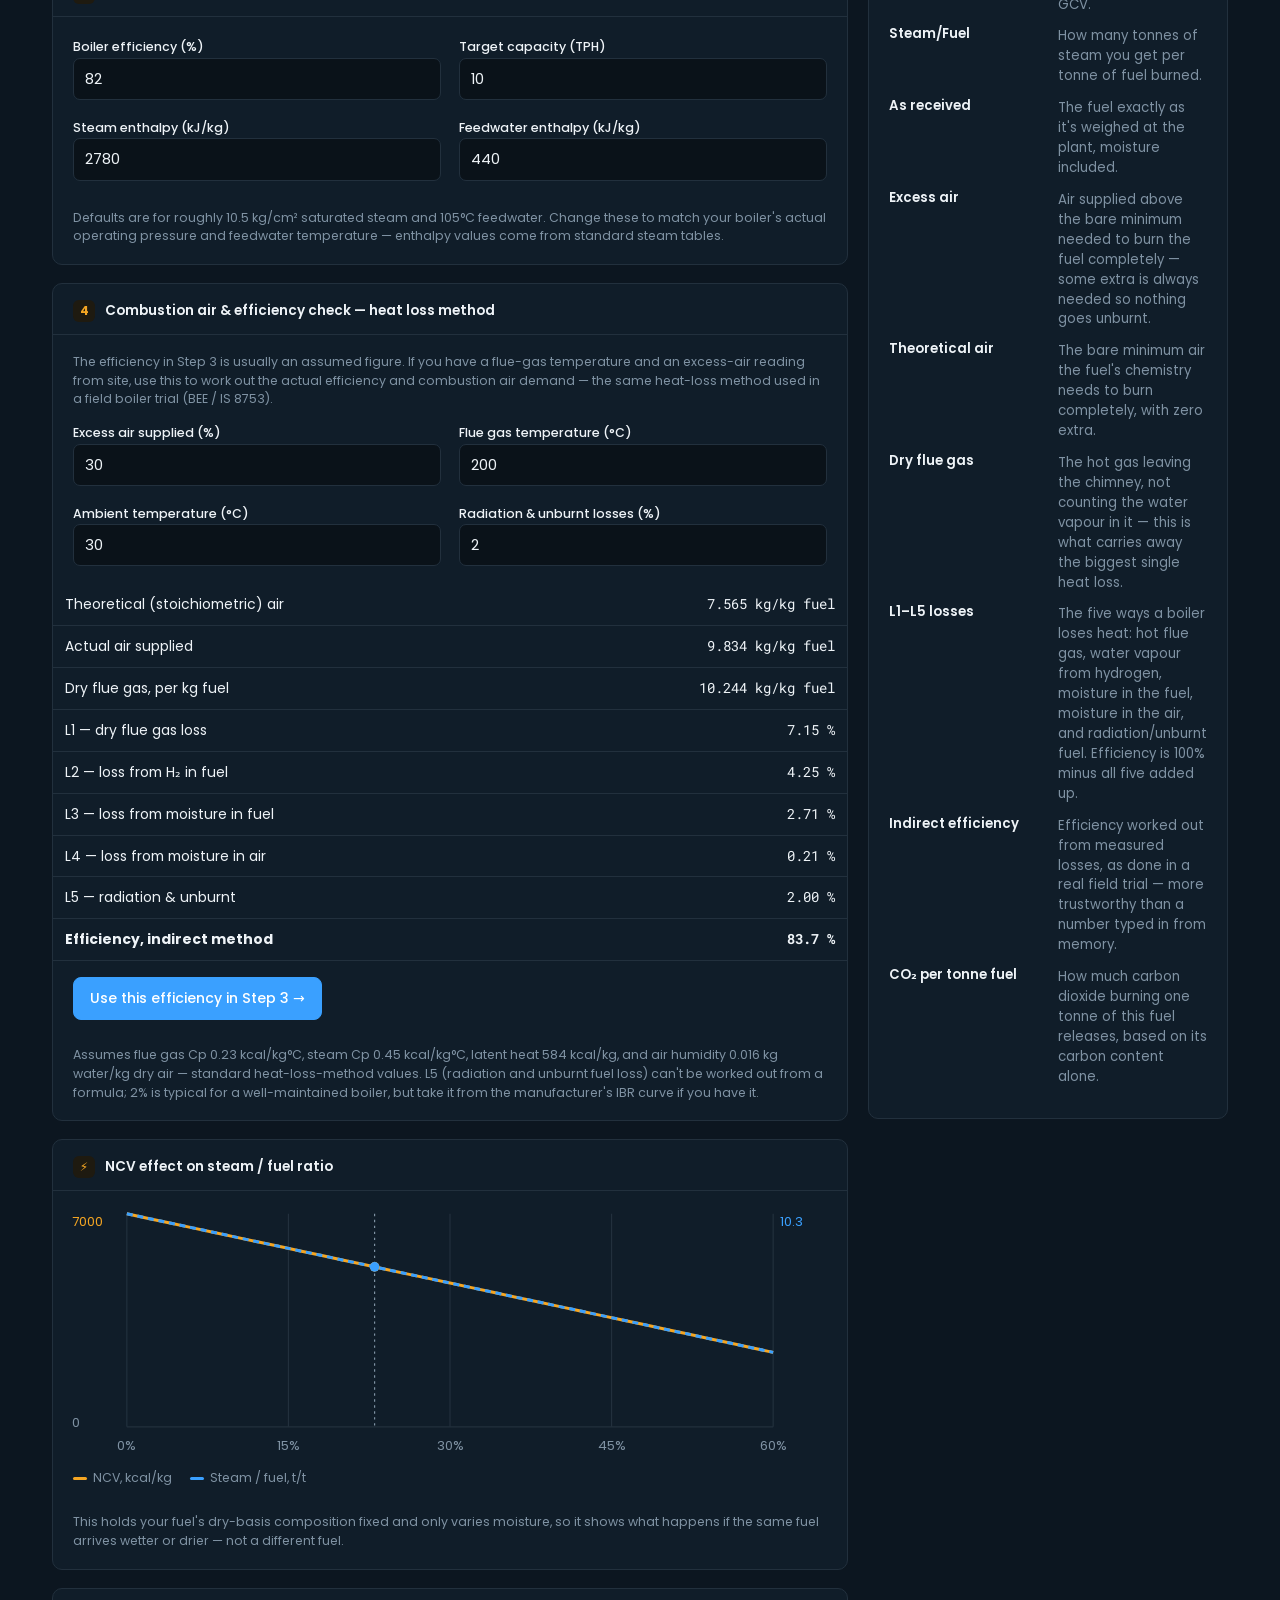
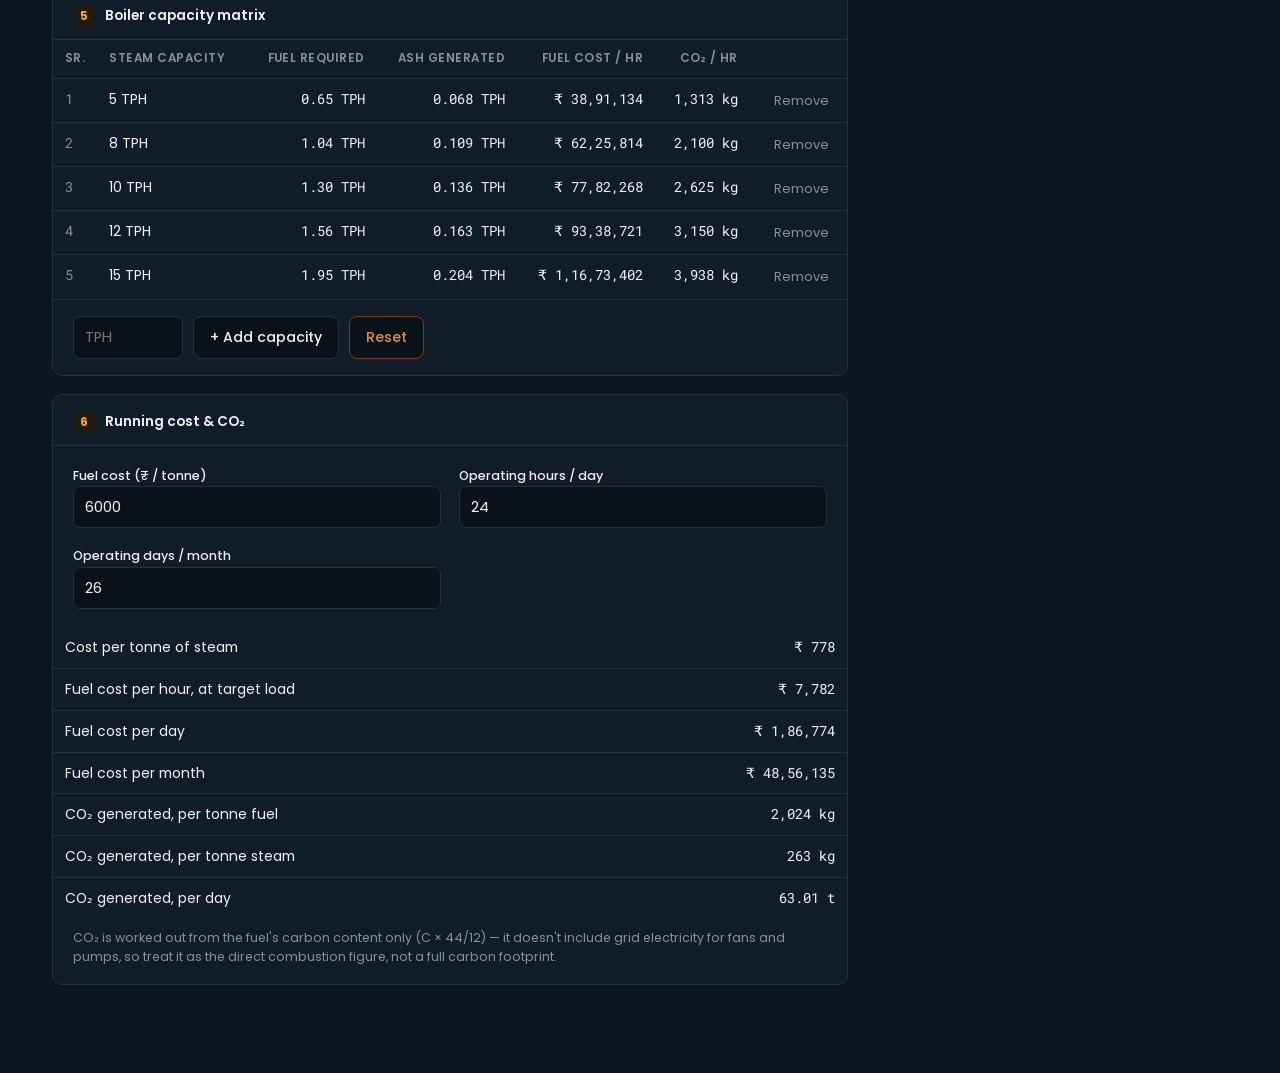
==== commit 7f6512a6: "Add files via upload" ====
--- a/simulation.html
+++ b/simulation.html
@@ -137,29 +137,11 @@
 [hidden]{display:none !important}
 @media print{.tabs,.actions,.icon{display:none}body{background:#fff;color:#000}.block{break-inside:avoid;border-color:#ccc}}
 
-/* Fire hero: the YouTube video is a background layer only. The overlay keeps the player itself out of view. */
-.fire-hero{position:relative;min-height:330px;border:1px solid var(--rule);border-radius:14px;overflow:hidden;margin-bottom:22px;background:#090f14;isolation:isolate;display:flex;align-items:center;justify-content:center;text-align:center}
-.fire-hero iframe{position:absolute;inset:-8%;width:116%;height:116%;border:0;z-index:-2;pointer-events:none;transform:scale(1.08)}
-.fire-hero::before{content:"";position:absolute;inset:0;background:linear-gradient(90deg,rgba(4,10,15,.90),rgba(4,10,15,.38),rgba(4,10,15,.88));z-index:-1}
-.fire-hero::after{content:"";position:absolute;inset:0;background:linear-gradient(180deg,rgba(0,0,0,.35),rgba(0,0,0,.12) 45%,rgba(0,0,0,.65));z-index:-1}
-.fire-hero-content{position:relative;z-index:2;padding:55px 22px;max-width:950px;color:#fff;text-shadow:0 2px 18px rgba(0,0,0,.65)}
-.fire-hero-kicker{font-size:.8rem;letter-spacing:.48em;color:#ffd18a;text-transform:uppercase;font-weight:600;margin-bottom:12px}
-.fire-hero h2{margin:0;font-size:clamp(2.2rem,6vw,4.8rem);line-height:1.02;letter-spacing:.05em;font-weight:700}
-.fire-hero p{margin:16px auto 0;font-size:clamp(.9rem,1.7vw,1.1rem);letter-spacing:.22em;text-transform:uppercase;color:#f3f5f7}
-@media(max-width:640px){.fire-hero{min-height:270px}.fire-hero-content{padding:42px 18px}.fire-hero-kicker{letter-spacing:.28em}.fire-hero p{letter-spacing:.12em}}
 </style>
 </head>
 <body>
 
 <div class="wrap">
-  <section class="fire-hero" aria-label="Fuel simulation introduction">
-    <iframe src="https://www.youtube-nocookie.com/embed/8FeCmr1jAf4?autoplay=1&mute=1&loop=1&playlist=8FeCmr1jAf4&controls=0&rel=0&playsinline=1&iv_load_policy=3&disablekb=1" title="Fire background video" frameborder="0" allow="autoplay; encrypted-media; picture-in-picture" referrerpolicy="strict-origin-when-cross-origin" tabindex="-1"></iframe>
-    <div class="fire-hero-content">
-      <div class="fire-hero-kicker">Fuel to Steam Ratio</div>
-      <h2>FUEL SIMULATION</h2>
-      <p>Optimise fuel. Maximise efficiency.</p>
-    </div>
-  </section>
 
 
   <div class="mast">
@@ -168,11 +150,13 @@
       <h1>Fuel &amp; Boiler Performance Simulator</h1>
       <p>Ultimate-analysis based GCV/NCV, steam-to-fuel ratio and fuel consumption for industrial boilers</p>
     </div>
+    <a class="btn go" href="index.html?page=analysis" style="margin-left:auto;text-decoration:none">Analysis &amp; Report →</a>
   </div>
 
   <div class="tabs" role="tablist">
     <button role="tab" id="t1" aria-selected="true" aria-controls="p1"><span class="badge">1</span>Simulation</button>
     <button role="tab" id="t2" aria-selected="false" aria-controls="p2"><span class="badge">2</span>Additional boiler parameters</button>
+    <button role="tab" id="t3" aria-selected="false" aria-controls="p3"><span class="badge">3</span>Customer Summary</button>
   </div>
 
   <!-- ================= SIMULATION ================= -->
@@ -400,6 +384,43 @@
     </div>
   </section>
 
+  <!-- ================= CUSTOMER SUMMARY ================= -->
+  <section id="p3" role="tabpanel" aria-labelledby="t3" hidden>
+    <div class="block" style="margin-top:4px">
+      <h2><span class="step">✓</span>Customer-ready final results</h2>
+      <div class="body">
+        <p class="hint" style="margin-top:0">All values below are calculated from the Simulation inputs. Use this page as the final customer discussion sheet.</p>
+        <div class="readout">
+          <div class="cell amber"><span>Boiler efficiency</span><strong id="finalEff">—</strong><em>%</em></div>
+          <div class="cell blue"><span>Steam flow / target</span><strong id="finalSteam">—</strong><em>TPH</em></div>
+          <div class="cell green"><span>Steam / fuel ratio</span><strong id="finalSf">—</strong><em>t/t</em></div>
+          <div class="cell amber"><span>Fuel required</span><strong id="finalFuel">—</strong><em>TPH</em></div>
+        </div>
+        <div class="scroll"><table><tbody>
+          <tr><td>GCV, as received</td><td class="n" id="finalGcv">—</td></tr>
+          <tr><td>NCV, as received</td><td class="n" id="finalNcv">—</td></tr>
+          <tr><td>Indirect efficiency from heat losses</td><td class="n" id="finalIndirectEff">—</td></tr>
+          <tr><td>Heat delivered to steam</td><td class="n" id="finalHeat">—</td></tr>
+          <tr><td>Fuel energy input</td><td class="n" id="finalEnergy">—</td></tr>
+          <tr><td>Fuel per tonne of steam</td><td class="n" id="finalFuelPerSteam">—</td></tr>
+          <tr><td>Steam cost / tonne</td><td class="n" id="finalCostSteam">—</td></tr>
+          <tr><td>Fuel cost / hour at target load</td><td class="n" id="finalCostHour">—</td></tr>
+          <tr><td>Fuel cost / day</td><td class="n" id="finalCostDay">—</td></tr>
+          <tr><td>Fuel cost / month</td><td class="n" id="finalCostMonth">—</td></tr>
+          <tr><td>CO₂ per tonne fuel</td><td class="n" id="finalCo2Fuel">—</td></tr>
+          <tr><td>CO₂ per tonne steam</td><td class="n" id="finalCo2Steam">—</td></tr>
+          <tr><td>CO₂ per day</td><td class="n" id="finalCo2Day">—</td></tr>
+          <tr><td>Ash generated / day</td><td class="n" id="finalAshDay">—</td></tr>
+          <tr><td>Theoretical air</td><td class="n" id="finalTA">—</td></tr>
+          <tr><td>Actual air supplied</td><td class="n" id="finalAA">—</td></tr>
+          <tr><td>Dry flue gas</td><td class="n" id="finalFG">—</td></tr>
+        </tbody></table></div>
+      </div>
+    </div>
+    <div class="block"><h2>Customer discussion</h2><div class="body"><div class="note">At the selected operating condition: <strong id="finalStatement">—</strong></div></div></div>
+    <div class="actions"><a class="btn" href="index.html?page=analysis" style="text-decoration:none">Open Analysis &amp; Site Assessment →</a><button class="btn go" onclick="window.print()">Print Customer Summary</button></div>
+  </section>
+
   <!-- ================= ASSESSMENT ================= -->
   <section id="p2" role="tabpanel" aria-labelledby="t2" hidden>
     <div class="block" style="margin-top:4px">
@@ -660,6 +681,25 @@
   $("co2Day").textContent  = co2PerDay>0 ? fmt(co2PerDay,2)+" t" : "—";
 }
 
+/* ---------------- customer summary ---------------- */
+function updateCustomerSummary(C,Hh,O,S,M,Ash,gcv,ncv,eff,hs,hf,load,sf,fuel){
+  const set=(id,v)=>{const el=$(id); if(el) el.textContent=v;};
+  const cost=num("fuelCost"), hrs=num("opHrs"), days=num("opDays");
+  const costSteam=sf>0?cost/sf:0, costHour=fuel*cost, costDay=costHour*hrs, costMonth=costDay*days;
+  const co2Fuel=C/100*44/12*1000, co2Steam=sf>0?co2Fuel/sf:0, co2Day=fuel*hrs*co2Fuel/1000;
+  const ashDay=fuel*24*Ash/100, dh=hs-hf, heat=load*1000*dh/3600, energy=fuel*1000*ncv*4.1868/3600;
+  const balanced=Math.abs((C+Hh+O+num("N")+S+M+Ash)-100)<0.05;
+  const TA=(11.6*C+34.8*(Hh-O/8)+4.35*S)/100, AA=TA*(1+num("exAir")/100), FG=AA+1-(9*Hh+M)/100;
+  set("finalEff",fmt(eff,1)); set("finalSteam",fmt(load,2)); set("finalSf",fmt(sf,2)); set("finalFuel",fmt(fuel,2));
+  set("finalGcv",balanced?fmt(gcv,0)+" kcal/kg":"—"); set("finalNcv",balanced?fmt(ncv,0)+" kcal/kg":"—");
+  set("finalIndirectEff",lastEffCalc>0?fmt(lastEffCalc,1)+" %":"—"); set("finalHeat",fmt(heat,0)+" kW"); set("finalEnergy",balanced?fmt(energy,0)+" kW":"—");
+  set("finalFuelPerSteam",sf>0?fmt(1/sf,3)+" t/t":"—"); set("finalCostSteam",costSteam>0?"₹ "+fmt(costSteam,0):"—");
+  set("finalCostHour",costHour>0?"₹ "+fmt(costHour,0):"—"); set("finalCostDay",costDay>0?"₹ "+fmt(costDay,0):"—"); set("finalCostMonth",costMonth>0?"₹ "+fmt(costMonth,0):"—");
+  set("finalCo2Fuel",co2Fuel>0?fmt(co2Fuel,0)+" kg":"—"); set("finalCo2Steam",co2Steam>0?fmt(co2Steam,0)+" kg":"—"); set("finalCo2Day",co2Day>0?fmt(co2Day,2)+" t":"—");
+  set("finalAshDay",fmt(ashDay,2)+" t"); set("finalTA",balanced?fmt(TA,3)+" kg/kg fuel":"—"); set("finalAA",balanced?fmt(AA,3)+" kg/kg fuel":"—"); set("finalFG",balanced?fmt(FG,3)+" kg/kg fuel":"—");
+  set("finalStatement",fmt(eff,1)+"% efficiency • "+fmt(load,2)+" TPH steam flow • "+fmt(sf,2)+" t steam/t fuel • "+(costSteam>0?"₹ "+fmt(costSteam,0):"—")+" direct fuel cost per tonne of steam.");
+}
+
 /* ---------------- recalculate ---------------- */
 function run(){
   const balanced = checkBalance();
@@ -689,6 +729,7 @@
 
   lastEffCalc = combustionAndEfficiency(C,Hh,O,S,M,gcv,balanced);
   costAndEmissions(C, fuel, sf);
+  updateCustomerSummary(C,Hh,O,S,M,Ash,gcv,ncv,eff,hs,hf,load,sf,fuel);
   const costPerT = num("fuelCost");
   const co2PerFuelT = C/100 * 44/12 * 1000; // kg CO2 per tonne fuel
   drawMatrix(sf, Ash, costPerT, co2PerFuelT);
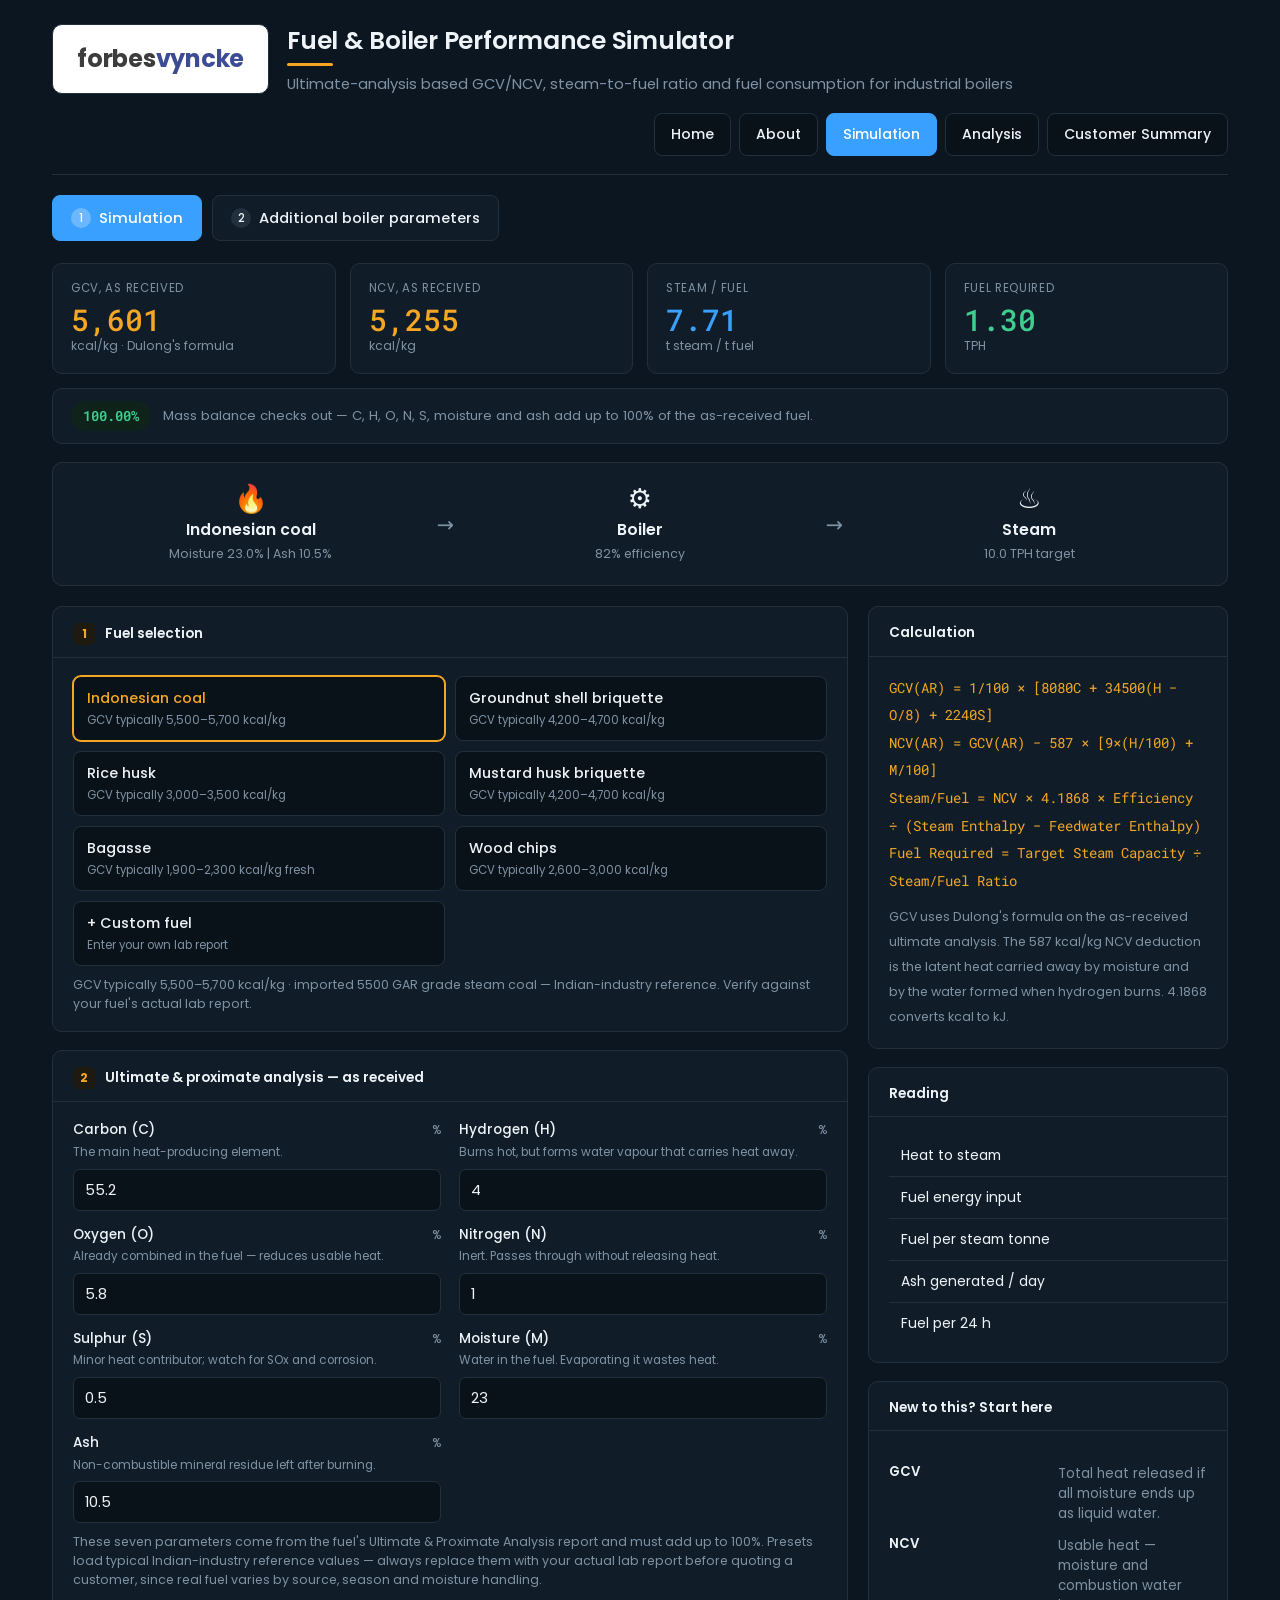
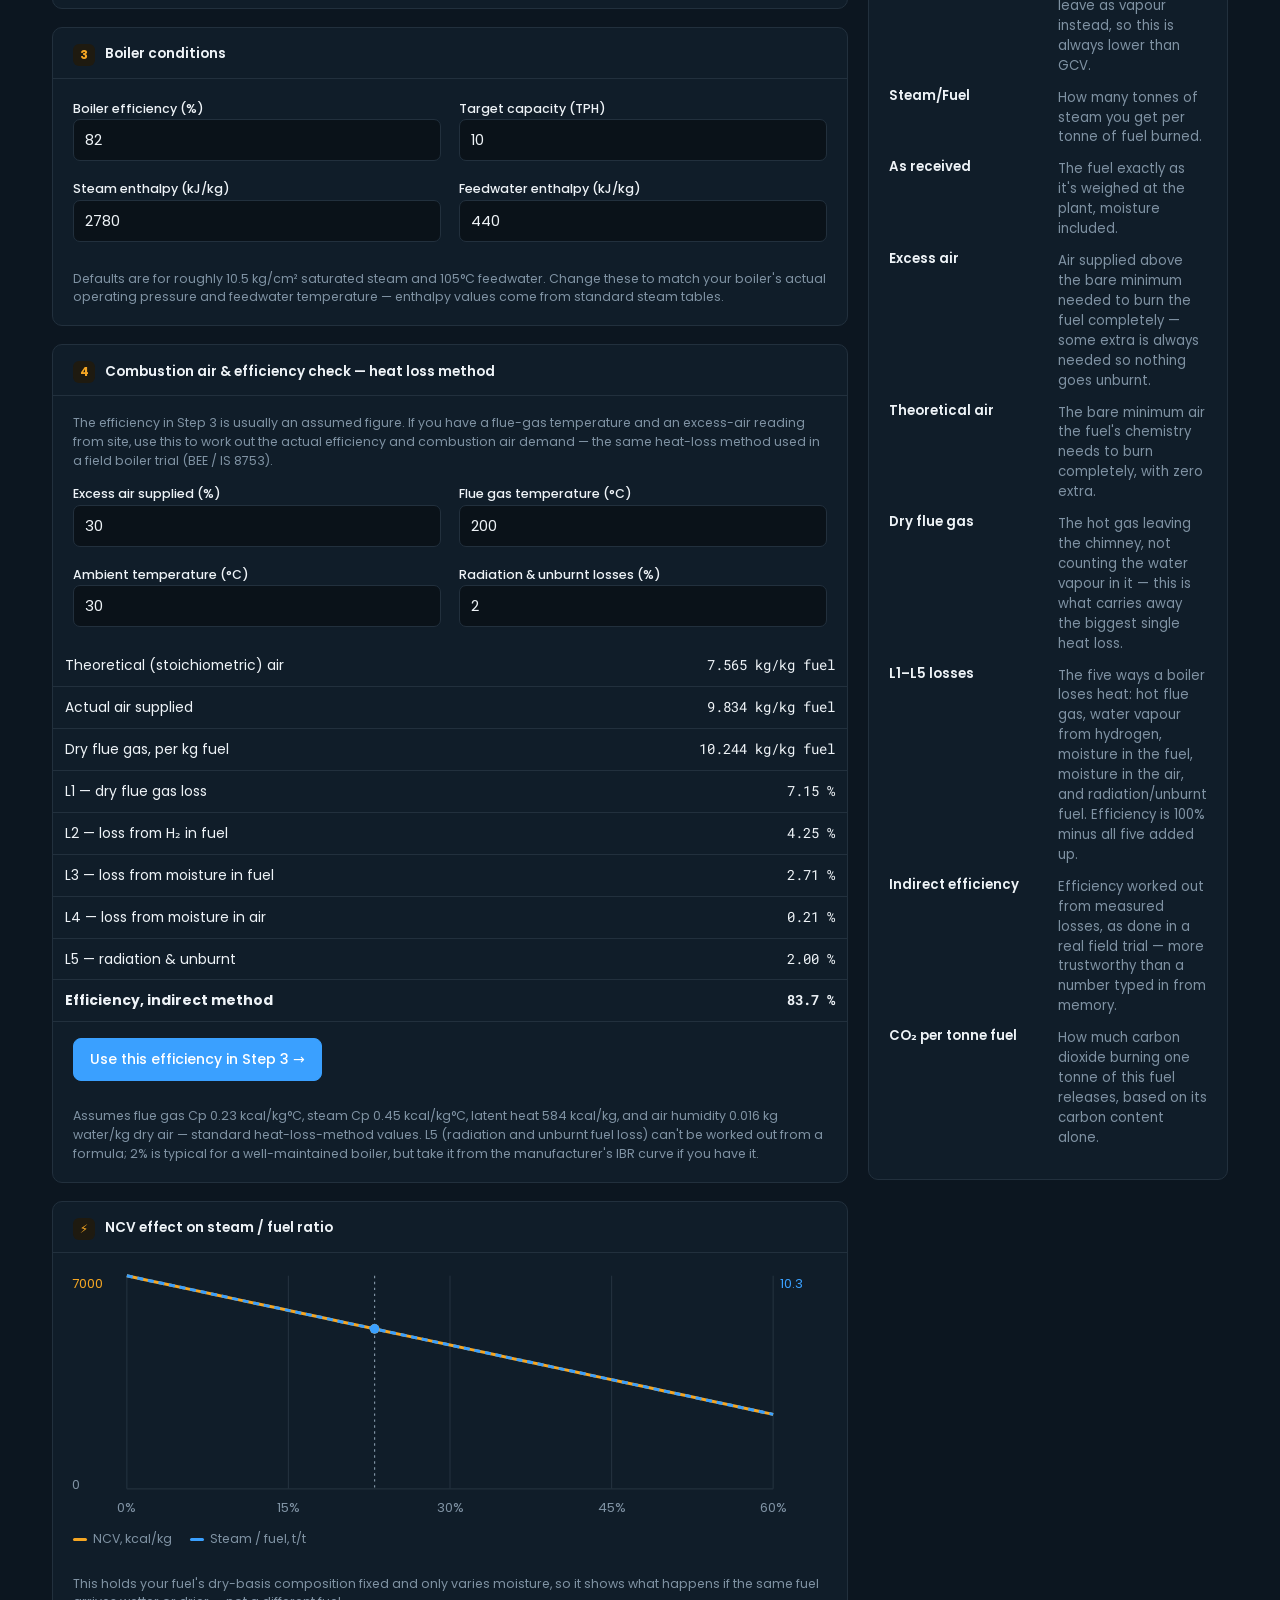
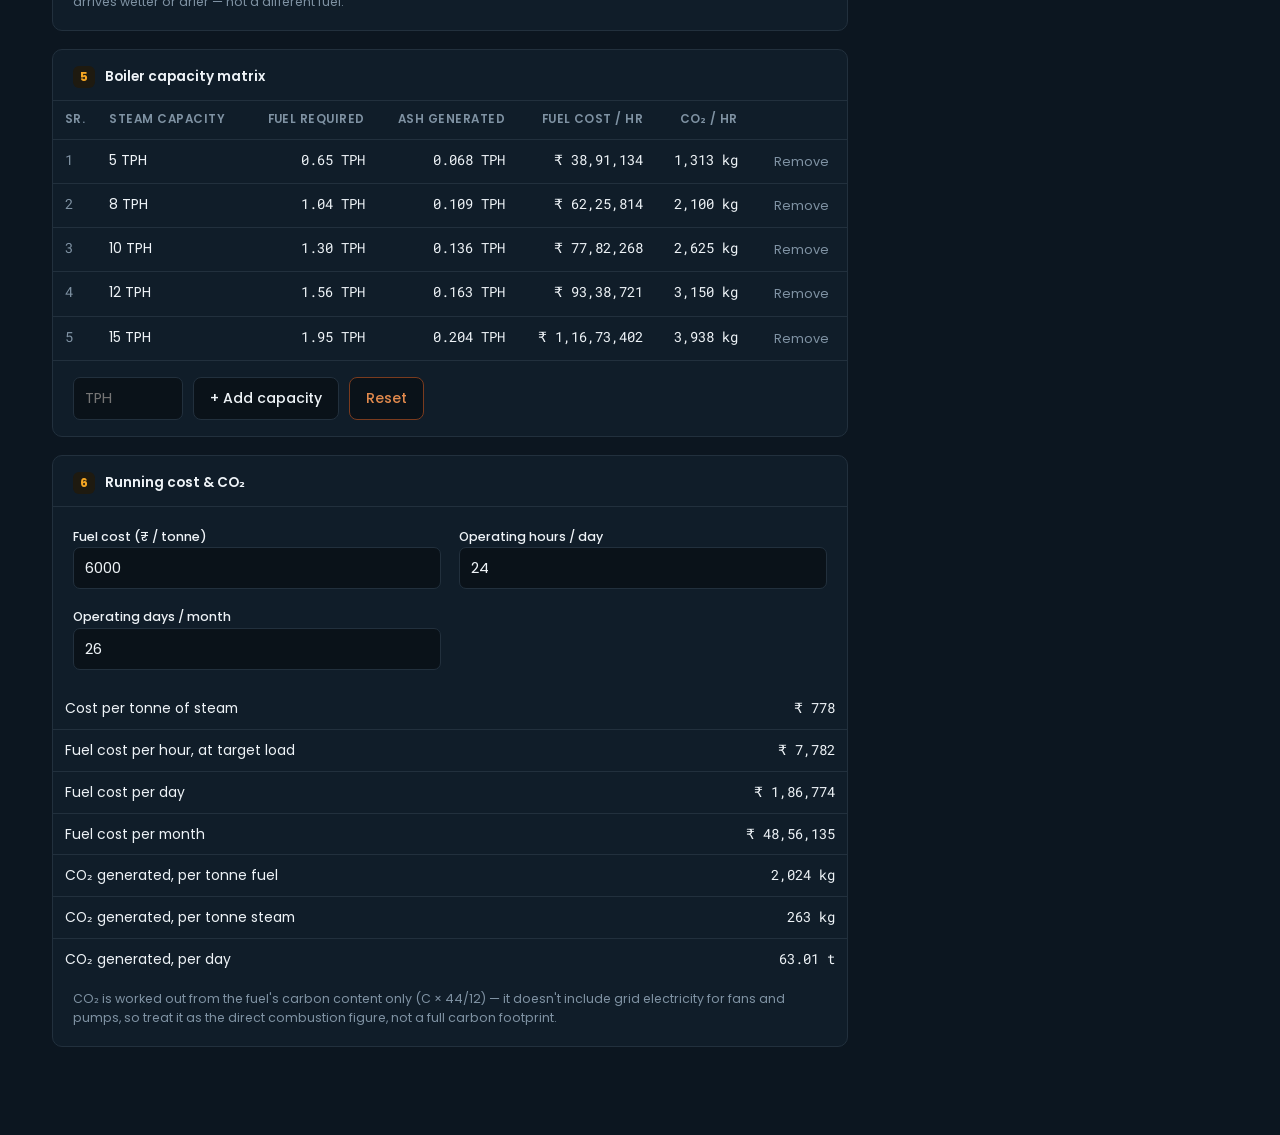
==== commit b2f3cc2c: "Add files via upload" ====
--- a/simulation.html
+++ b/simulation.html
@@ -150,13 +150,18 @@
       <h1>Fuel &amp; Boiler Performance Simulator</h1>
       <p>Ultimate-analysis based GCV/NCV, steam-to-fuel ratio and fuel consumption for industrial boilers</p>
     </div>
-    <a class="btn go" href="index.html?page=analysis" style="margin-left:auto;text-decoration:none">Analysis &amp; Report →</a>
+    <nav class="site-tabs" aria-label="Website pages" style="margin-left:auto;display:flex;gap:8px;flex-wrap:wrap;align-items:center">
+      <a class="btn" href="index.html?page=home" style="text-decoration:none">Home</a>
+      <a class="btn" href="index.html?page=about" style="text-decoration:none">About</a>
+      <a class="btn go" href="simulation.html" style="text-decoration:none">Simulation</a>
+      <a class="btn" href="index.html?page=analysis" style="text-decoration:none">Analysis</a>
+      <a class="btn" href="index.html?page=summary" style="text-decoration:none">Customer Summary</a>
+    </nav>
   </div>
 
   <div class="tabs" role="tablist">
     <button role="tab" id="t1" aria-selected="true" aria-controls="p1"><span class="badge">1</span>Simulation</button>
     <button role="tab" id="t2" aria-selected="false" aria-controls="p2"><span class="badge">2</span>Additional boiler parameters</button>
-    <button role="tab" id="t3" aria-selected="false" aria-controls="p3"><span class="badge">3</span>Customer Summary</button>
   </div>
 
   <!-- ================= SIMULATION ================= -->
@@ -384,43 +389,6 @@
     </div>
   </section>
 
-  <!-- ================= CUSTOMER SUMMARY ================= -->
-  <section id="p3" role="tabpanel" aria-labelledby="t3" hidden>
-    <div class="block" style="margin-top:4px">
-      <h2><span class="step">✓</span>Customer-ready final results</h2>
-      <div class="body">
-        <p class="hint" style="margin-top:0">All values below are calculated from the Simulation inputs. Use this page as the final customer discussion sheet.</p>
-        <div class="readout">
-          <div class="cell amber"><span>Boiler efficiency</span><strong id="finalEff">—</strong><em>%</em></div>
-          <div class="cell blue"><span>Steam flow / target</span><strong id="finalSteam">—</strong><em>TPH</em></div>
-          <div class="cell green"><span>Steam / fuel ratio</span><strong id="finalSf">—</strong><em>t/t</em></div>
-          <div class="cell amber"><span>Fuel required</span><strong id="finalFuel">—</strong><em>TPH</em></div>
-        </div>
-        <div class="scroll"><table><tbody>
-          <tr><td>GCV, as received</td><td class="n" id="finalGcv">—</td></tr>
-          <tr><td>NCV, as received</td><td class="n" id="finalNcv">—</td></tr>
-          <tr><td>Indirect efficiency from heat losses</td><td class="n" id="finalIndirectEff">—</td></tr>
-          <tr><td>Heat delivered to steam</td><td class="n" id="finalHeat">—</td></tr>
-          <tr><td>Fuel energy input</td><td class="n" id="finalEnergy">—</td></tr>
-          <tr><td>Fuel per tonne of steam</td><td class="n" id="finalFuelPerSteam">—</td></tr>
-          <tr><td>Steam cost / tonne</td><td class="n" id="finalCostSteam">—</td></tr>
-          <tr><td>Fuel cost / hour at target load</td><td class="n" id="finalCostHour">—</td></tr>
-          <tr><td>Fuel cost / day</td><td class="n" id="finalCostDay">—</td></tr>
-          <tr><td>Fuel cost / month</td><td class="n" id="finalCostMonth">—</td></tr>
-          <tr><td>CO₂ per tonne fuel</td><td class="n" id="finalCo2Fuel">—</td></tr>
-          <tr><td>CO₂ per tonne steam</td><td class="n" id="finalCo2Steam">—</td></tr>
-          <tr><td>CO₂ per day</td><td class="n" id="finalCo2Day">—</td></tr>
-          <tr><td>Ash generated / day</td><td class="n" id="finalAshDay">—</td></tr>
-          <tr><td>Theoretical air</td><td class="n" id="finalTA">—</td></tr>
-          <tr><td>Actual air supplied</td><td class="n" id="finalAA">—</td></tr>
-          <tr><td>Dry flue gas</td><td class="n" id="finalFG">—</td></tr>
-        </tbody></table></div>
-      </div>
-    </div>
-    <div class="block"><h2>Customer discussion</h2><div class="body"><div class="note">At the selected operating condition: <strong id="finalStatement">—</strong></div></div></div>
-    <div class="actions"><a class="btn" href="index.html?page=analysis" style="text-decoration:none">Open Analysis &amp; Site Assessment →</a><button class="btn go" onclick="window.print()">Print Customer Summary</button></div>
-  </section>
-
   <!-- ================= ASSESSMENT ================= -->
   <section id="p2" role="tabpanel" aria-labelledby="t2" hidden>
     <div class="block" style="margin-top:4px">
@@ -730,6 +698,12 @@
   lastEffCalc = combustionAndEfficiency(C,Hh,O,S,M,gcv,balanced);
   costAndEmissions(C, fuel, sf);
   updateCustomerSummary(C,Hh,O,S,M,Ash,gcv,ncv,eff,hs,hf,load,sf,fuel);
+  try {
+    const fuelCost=num("fuelCost"), hrs=num("opHrs"), days=num("opDays");
+    const costSteam=sf>0?fuelCost/sf:0, costHour=fuel*fuelCost, costDay=costHour*hrs, costMonth=costDay*days;
+    const co2Fuel=C/100*44/12*1000, co2Steam=sf>0?co2Fuel/sf:0, ashDay=fuel*24*Ash/100;
+    localStorage.setItem("forbesVynckeSimulation", JSON.stringify({eff,load,sf,fuel,gcv,ncv,costSteam,costHour,costDay,costMonth,co2Steam,ashDay}));
+  } catch(e) {}
   const costPerT = num("fuelCost");
   const co2PerFuelT = C/100 * 44/12 * 1000; // kg CO2 per tonne fuel
   drawMatrix(sf, Ash, costPerT, co2PerFuelT);
